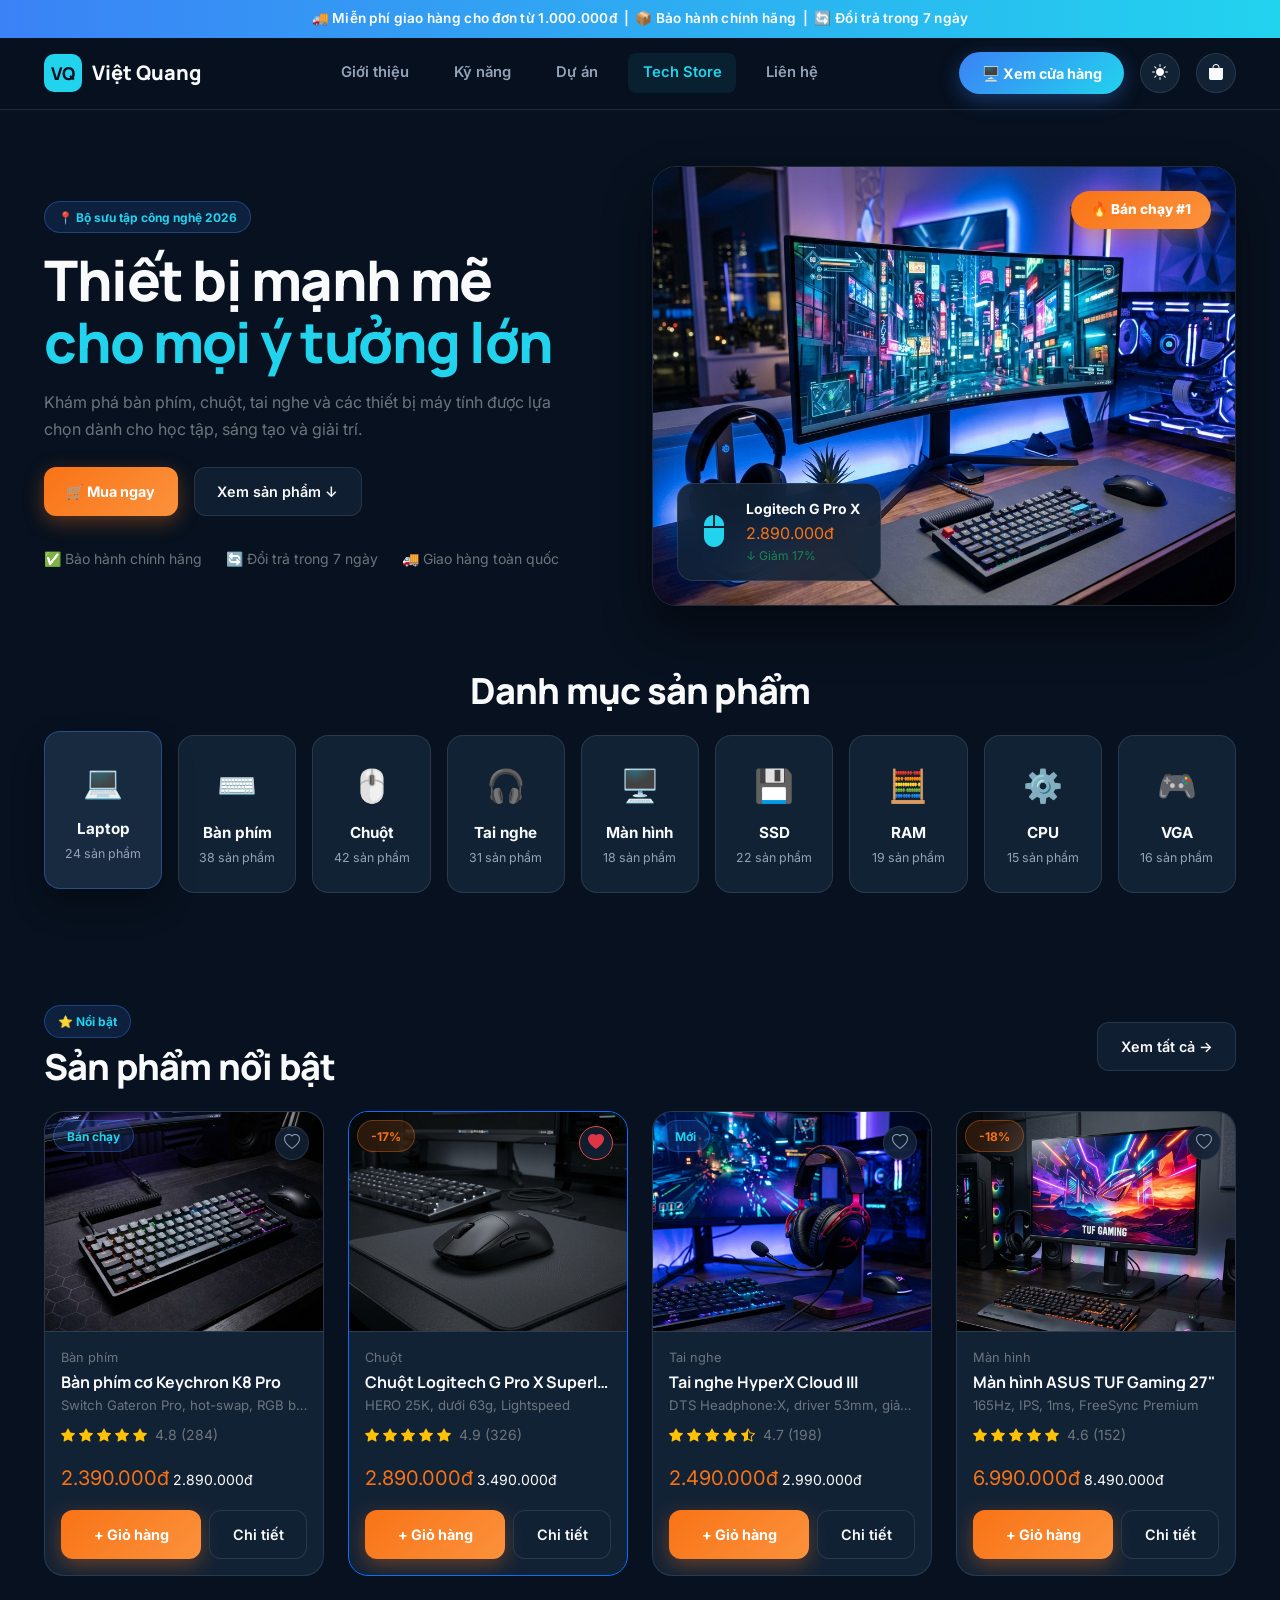
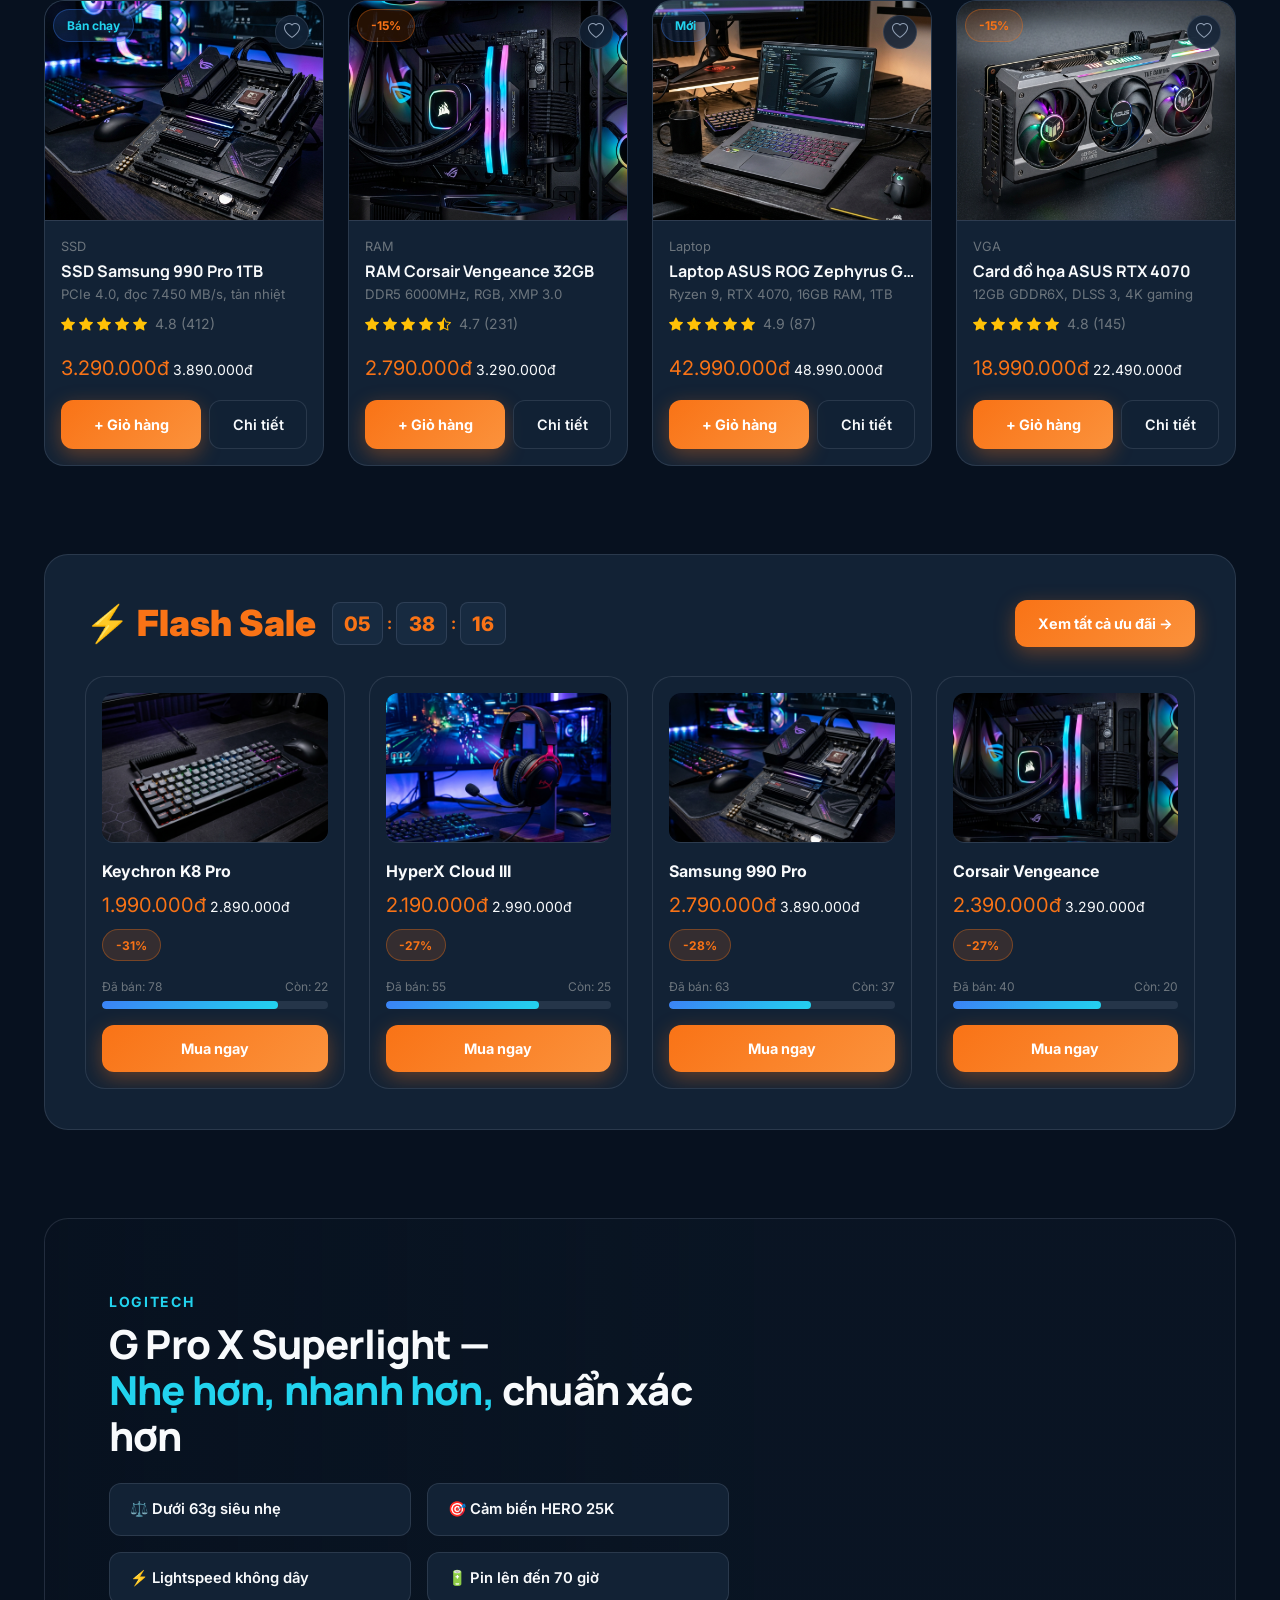
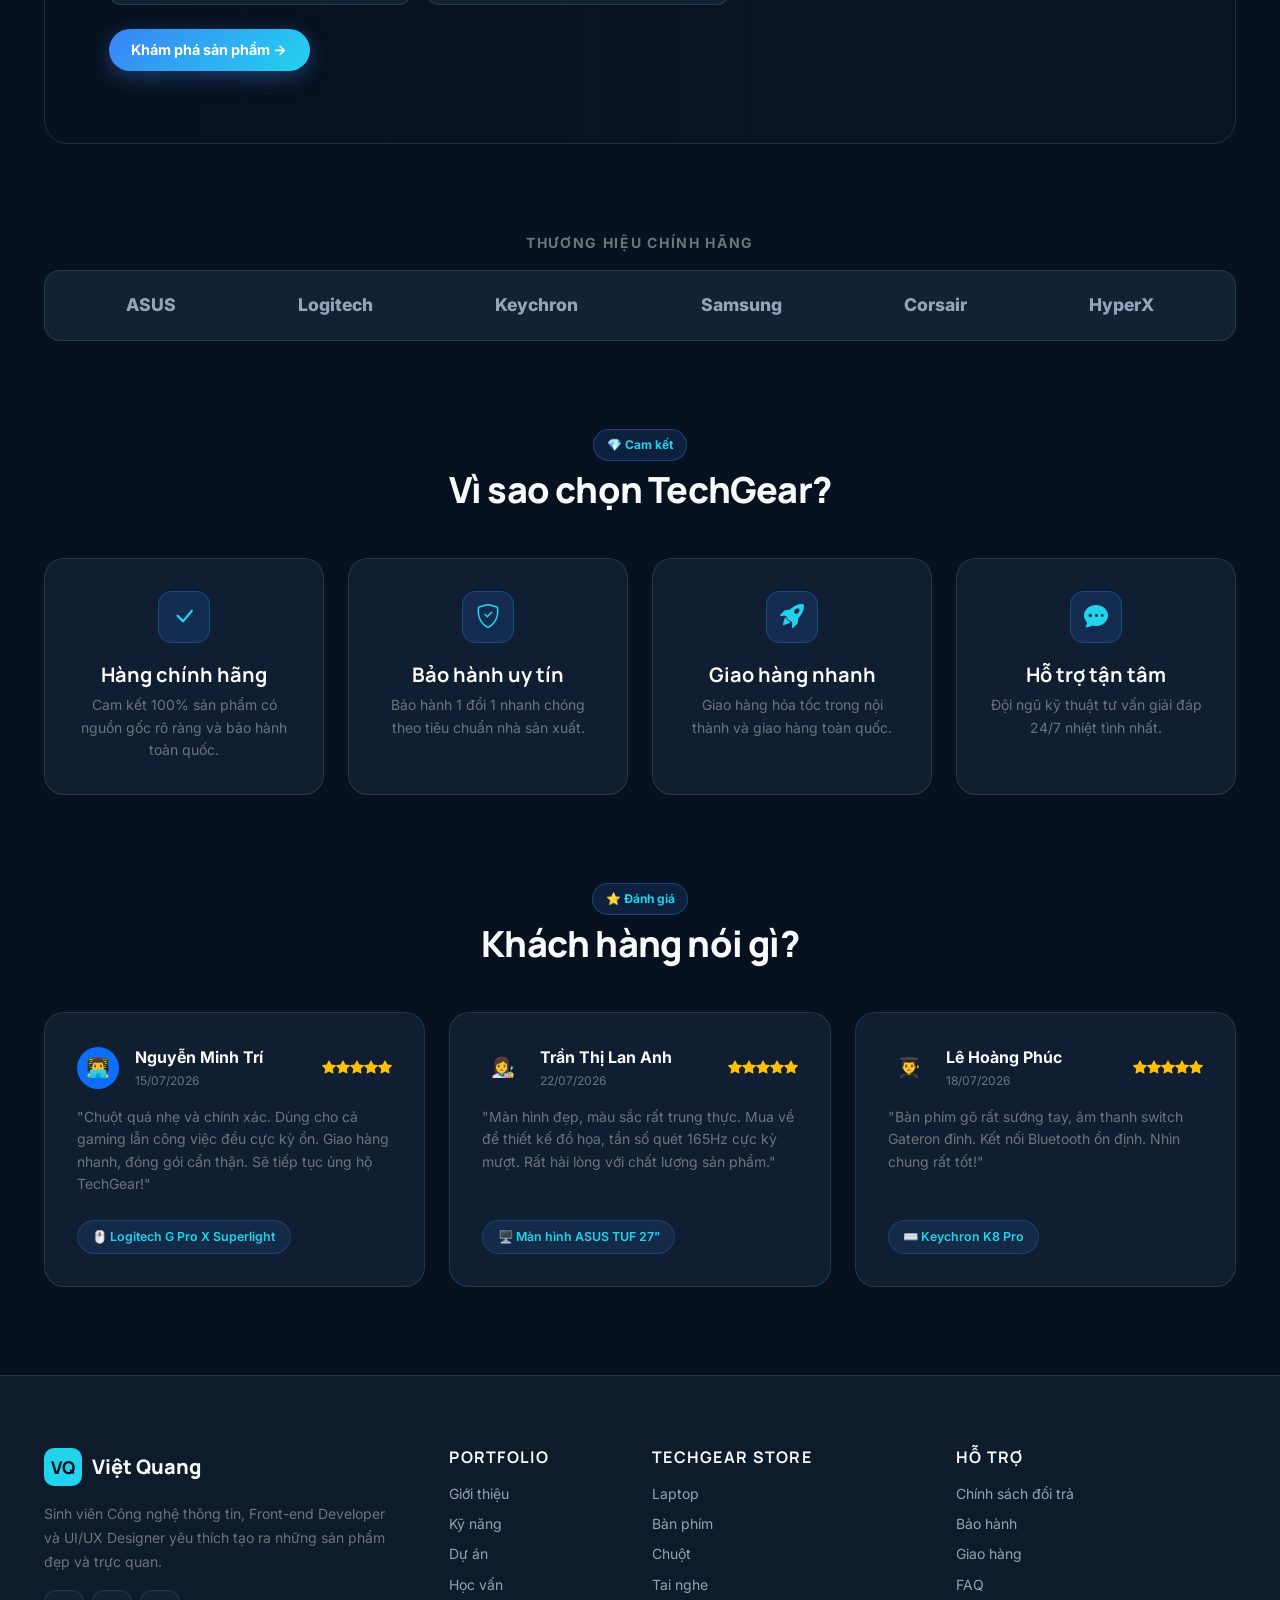
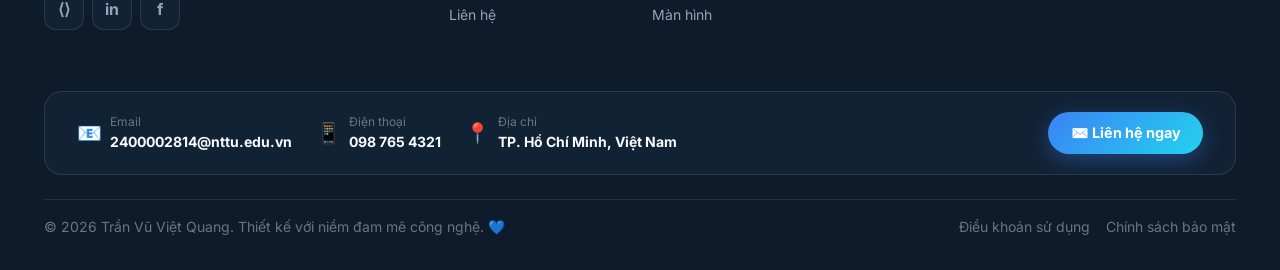
==== shop.html @ 149d68ec "Initial commit: Complete Figma High-Fidelity Student Developer Portfolio & TechGear Store" ====
<!DOCTYPE html>
<html lang="vi">
<head>
  <meta charset="UTF-8">
  <meta name="viewport" content="width=device-width, initial-scale=1.0">
  <title>Tech Store — Nâng Cấp Trải Nghiệm Công Nghệ | VQ Việt Quang</title>
  <meta name="description" content="Cửa hàng công nghệ TechStore chuyên cung cấp bàn phím cơ, chuột gaming, tai nghe, màn hình và linh kiện máy tính chính hãng cao cấp.">
  
  <!-- Google Fonts: Manrope & Inter -->
  <link rel="preconnect" href="https://fonts.googleapis.com">
  <link rel="preconnect" href="https://fonts.gstatic.com" crossorigin>
  <link href="https://fonts.googleapis.com/css2?family=Inter:wght@300;400;500;600;700&family=Manrope:wght@600;700;800;900&display=swap" rel="stylesheet">
  
  <!-- Bootstrap 5.3 & Bootstrap Icons -->
  <link href="https://cdn.jsdelivr.net/npm/bootstrap@5.3.2/dist/css/bootstrap.min.css" rel="stylesheet">
  <link rel="stylesheet" href="https://cdn.jsdelivr.net/npm/bootstrap-icons@1.11.2/font/bootstrap-icons.min.css">
  
  <!-- Custom CSS files -->
  <link rel="stylesheet" href="css/style.css">
  <link rel="stylesheet" href="css/animations.css">
  <link rel="stylesheet" href="css/responsive.css">
</head>
<body>

  <!-- Preloader -->
  <div id="preloader">
    <div class="logo-figma fs-2 mb-2">
      <div class="logo-icon-box">VQ</div>
      <div>Việt Quang</div>
    </div>
    <div class="text-secondary small fw-medium">Đang tải cửa hàng công nghệ...</div>
    <div class="loader-bar">
      <div class="loader-progress"></div>
    </div>
  </div>

  <!-- 1. TOP BAR ANNOUNCEMENT (Exact Figma Screenshot 1) -->
  <div class="top-bar-announcement">
    🚚 Miễn phí giao hàng cho đơn từ 1.000.000đ &nbsp;|&nbsp; 📦 Bảo hành chính hãng &nbsp;|&nbsp; 🔄 Đổi trả trong 7 ngày
  </div>

  <!-- 2. HEADER & NAVIGATION (Exact Figma Screenshot 1 Logo & Nav) -->
  <header class="header-sticky">
    <div class="container-custom d-flex align-items-center justify-content-between">
      
      <!-- Figma Logo VQ Việt Quang -->
      <a href="index.html" class="logo-figma">
        <div class="logo-icon-box">VQ</div>
        <div>Việt Quang</div>
      </a>

      <!-- Desktop Navigation Menu -->
      <nav class="d-none d-lg-flex align-items-center gap-3">
        <a href="index.html#about" class="nav-link-custom">Giới thiệu</a>
        <a href="index.html#skills" class="nav-link-custom">Kỹ năng</a>
        <a href="index.html#projects" class="nav-link-custom">Dự án</a>
        <a href="shop.html" class="nav-link-custom active text-cyan">Tech Store</a>
        <a href="index.html#contact" class="nav-link-custom">Liên hệ</a>
      </nav>

      <!-- Action Buttons & Controls -->
      <div class="d-flex align-items-center gap-3">
        <a href="shop.html" class="btn-header-store d-none d-sm-inline-flex">
          🖥️ Xem cửa hàng
        </a>

        <button id="themeToggleBtn" class="btn-icon-custom rounded-circle" aria-label="Đổi giao diện" title="Đổi giao diện">
          <i class="bi bi-sun-fill"></i>
        </button>

        <a href="product.html" class="cart-btn-wrapper btn-icon-custom rounded-circle" aria-label="Giỏ hàng" title="Giỏ hàng">
          <i class="bi bi-bag-fill"></i>
          <span id="cartBadge" class="cart-badge" style="display: none;">0</span>
        </a>

        <!-- Mobile Menu Toggle -->
        <button class="btn-icon-custom d-lg-none" type="button" data-bs-toggle="offcanvas" data-bs-target="#mobileMenuFigma">
          <i class="bi bi-list fs-4"></i>
        </button>
      </div>
    </div>
  </header>

  <!-- Mobile Menu Offcanvas Drawer -->
  <div class="offcanvas offcanvas-end text-bg-dark" tabindex="-1" id="mobileMenuFigma" style="background-color: var(--bg-secondary) !important;">
    <div class="offcanvas-header border-bottom border-secondary border-opacity-25">
      <div class="logo-figma">
        <div class="logo-icon-box">VQ</div>
        <div>Việt Quang</div>
      </div>
      <button type="button" class="btn-close btn-close-white" data-bs-dismiss="offcanvas" aria-label="Close"></button>
    </div>
    <div class="offcanvas-body d-flex flex-column gap-3 fs-5 pt-4">
      <a href="index.html" class="nav-link-custom"><i class="bi bi-arrow-left"></i> Portfolio cá nhân</a>
      <a href="shop.html" class="nav-link-custom active text-cyan">Tech Store</a>
      <a href="#categories" class="nav-link-custom" data-bs-dismiss="offcanvas">Danh mục sản phẩm</a>
      <a href="#products-list" class="nav-link-custom" data-bs-dismiss="offcanvas">Sản phẩm nổi bật</a>
      <a href="#flash-sale" class="nav-link-custom text-orange" data-bs-dismiss="offcanvas">⚡ Flash Sale</a>

      <div class="mt-auto pt-4 border-top border-secondary border-opacity-25">
        <a href="index.html" class="btn-header-store w-100 justify-content-center">
          <i class="bi bi-person-circle"></i> Về trang Portfolio
        </a>
      </div>
    </div>
  </div>

  <!-- 3. HERO SHOP SECTION (Exact Figma Screenshot 1) -->
  <section class="shop-hero-figma">
    <div class="container-custom">
      <div class="row align-items-center gy-4">
        
        <!-- Left Content -->
        <div class="col-lg-6">
          <div class="badge-blue-figma d-inline-flex mb-3">
            📍 Bộ sưu tập công nghệ 2026
          </div>

          <h1 class="mb-3 fw-extrabold" style="font-size: clamp(36px, 4.5vw, 56px); line-height: 1.1;">
            Thiết bị mạnh mẽ <br>
            <span class="text-cyan">cho mọi ý tưởng lớn</span>
          </h1>

          <p class="fs-6 text-secondary mb-4" style="max-width: 520px; line-height: 1.7;">
            Khám phá bàn phím, chuột, tai nghe và các thiết bị máy tính được lựa chọn dành cho học tập, sáng tạo và giải trí.
          </p>

          <div class="d-flex flex-wrap gap-3 mb-4">
            <a href="#products-list" class="btn-orange-figma">
              🛒 Mua ngay
            </a>
            <a href="#categories" class="btn-secondary-figma">
              Xem sản phẩm ↓
            </a>
          </div>

          <div class="d-flex flex-wrap gap-4 text-secondary small pt-2">
            <span>✅ Bảo hành chính hãng</span>
            <span>🔄 Đổi trả trong 7 ngày</span>
            <span>🚚 Giao hàng toàn quốc</span>
          </div>
        </div>

        <!-- Right Setup Banner Image with Badges -->
        <div class="col-lg-6">
          <div class="hero-setup-box">
            <span class="overlay-badge-top">🔥 Bán chạy #1</span>
            <img src="assets/images/banners/shop-hero.png" alt="Tech Setup Hero Visual">
            
            <div class="overlay-card-bottom">
              <div class="fs-2 text-cyan"><i class="bi bi-mouse2-fill"></i></div>
              <div>
                <div class="fw-bold text-title small">Logitech G Pro X</div>
                <div class="text-orange fw-extrabold">2.890.000đ</div>
                <div class="text-success extra-small" style="font-size:0.75rem;">↓ Giảm 17%</div>
              </div>
            </div>
          </div>
        </div>

      </div>
    </div>
  </section>

  <!-- 4. CATEGORY GRID SECTION (Exact Figma Screenshot 3) -->
  <section id="categories" class="section-padding pt-0">
    <div class="container-custom">
      <h2 class="text-center fw-extrabold mb-4" style="font-size: 2.25rem;">Danh mục sản phẩm</h2>

      <div class="category-grid-figma">
        <div class="category-card-figma active" data-category="laptop">
          <div class="icon">💻</div>
          <div class="name">Laptop</div>
          <div class="count">24 sản phẩm</div>
        </div>
        <div class="category-card-figma" data-category="keyboard">
          <div class="icon">⌨️</div>
          <div class="name">Bàn phím</div>
          <div class="count">38 sản phẩm</div>
        </div>
        <div class="category-card-figma" data-category="mouse">
          <div class="icon">🖱️</div>
          <div class="name">Chuột</div>
          <div class="count">42 sản phẩm</div>
        </div>
        <div class="category-card-figma" data-category="headset">
          <div class="icon">🎧</div>
          <div class="name">Tai nghe</div>
          <div class="count">31 sản phẩm</div>
        </div>
        <div class="category-card-figma" data-category="monitor">
          <div class="icon">🖥️</div>
          <div class="name">Màn hình</div>
          <div class="count">18 sản phẩm</div>
        </div>
        <div class="category-card-figma" data-category="ssd">
          <div class="icon">💾</div>
          <div class="name">SSD</div>
          <div class="count">22 sản phẩm</div>
        </div>
        <div class="category-card-figma" data-category="ram">
          <div class="icon">🧮</div>
          <div class="name">RAM</div>
          <div class="count">19 sản phẩm</div>
        </div>
        <div class="category-card-figma" data-category="cpu">
          <div class="icon">⚙️</div>
          <div class="name">CPU</div>
          <div class="count">15 sản phẩm</div>
        </div>
        <div class="category-card-figma" data-category="vga">
          <div class="icon">🎮</div>
          <div class="name">VGA</div>
          <div class="count">16 sản phẩm</div>
        </div>
      </div>
    </div>
  </section>

  <!-- 5. FEATURED PRODUCTS SECTION (Exact Figma Screenshot 4) -->
  <section id="products-list" class="section-padding pt-4">
    <div class="container-custom">
      <div class="d-flex align-items-center justify-content-between mb-4">
        <div>
          <span class="badge-blue-figma mb-2 d-inline-block">⭐ Nổi bật</span>
          <h2 class="fw-extrabold mb-0" style="font-size: 2.25rem;">Sản phẩm nổi bật</h2>
        </div>
        <a href="#products-list" class="btn-secondary-figma">Xem tất cả →</a>
      </div>

      <div class="row g-4">
        
        <!-- Product 1: Keychron K8 Pro -->
        <div class="col-6 col-lg-3 product-item" data-category="keyboard">
          <div class="product-card-figma">
            <div class="product-img-box-figma">
              <span class="badge-blue-figma position-absolute top-0 start-0 m-2 z-2">Bán chạy</span>
              <button class="product-fav-btn-figma" onclick="this.classList.toggle('active')" aria-label="Yêu thích"><i class="bi bi-heart"></i></button>
              <img src="assets/images/products/keychron-k8.png" alt="Keychron K8 Pro">
            </div>
            <div class="p-3 d-flex flex-column flex-grow-1">
              <div class="text-secondary extra-small mb-1" style="font-size:0.8rem;">Bàn phím</div>
              <h4 class="fs-6 fw-bold mb-1 text-truncate text-title">Bàn phím cơ Keychron K8 Pro</h4>
              <div class="text-secondary small mb-2 text-truncate" style="font-size:0.825rem;">Switch Gateron Pro, hot-swap, RGB backlight</div>
              <div class="d-flex align-items-center gap-1 text-warning small mb-3">
                <i class="bi bi-star-fill"></i><i class="bi bi-star-fill"></i><i class="bi bi-star-fill"></i><i class="bi bi-star-fill"></i><i class="bi bi-star-fill"></i>
                <span class="text-secondary ms-1">4.8 (284)</span>
              </div>
              <div class="mt-auto">
                <div class="mb-3">
                  <span class="price-current fs-5 fw-extrabold text-orange">2.390.000đ</span>
                  <span class="price-old small">2.890.000đ</span>
                </div>
                <div class="d-flex gap-2">
                  <button class="btn-orange-figma flex-grow-1 btn-add-to-cart" data-product-name="Keychron K8 Pro">+ Giỏ hàng</button>
                  <a href="product.html" class="btn-secondary-figma px-3">Chi tiết</a>
                </div>
              </div>
            </div>
          </div>
        </div>

        <!-- Product 2: Logitech G Pro X Superlight (DETAIL LINK TARGET) -->
        <div class="col-6 col-lg-3 product-item" data-category="mouse">
          <div class="product-card-figma border-primary">
            <div class="product-img-box-figma">
              <span class="badge-orange-figma position-absolute top-0 start-0 m-2 z-2">-17%</span>
              <button class="product-fav-btn-figma active" onclick="this.classList.toggle('active')" aria-label="Yêu thích"><i class="bi bi-heart-fill text-danger"></i></button>
              <img src="assets/images/products/gpro-superlight.png" alt="Logitech G Pro X Superlight">
            </div>
            <div class="p-3 d-flex flex-column flex-grow-1">
              <div class="text-secondary extra-small mb-1" style="font-size:0.8rem;">Chuột</div>
              <h4 class="fs-6 fw-bold mb-1 text-truncate text-title">Chuột Logitech G Pro X Superlight</h4>
              <div class="text-secondary small mb-2 text-truncate" style="font-size:0.825rem;">HERO 25K, dưới 63g, Lightspeed</div>
              <div class="d-flex align-items-center gap-1 text-warning small mb-3">
                <i class="bi bi-star-fill"></i><i class="bi bi-star-fill"></i><i class="bi bi-star-fill"></i><i class="bi bi-star-fill"></i><i class="bi bi-star-fill"></i>
                <span class="text-secondary ms-1">4.9 (326)</span>
              </div>
              <div class="mt-auto">
                <div class="mb-3">
                  <span class="price-current fs-5 fw-extrabold text-orange">2.890.000đ</span>
                  <span class="price-old small">3.490.000đ</span>
                </div>
                <div class="d-flex gap-2">
                  <button class="btn-orange-figma flex-grow-1 btn-add-to-cart" data-product-name="Logitech G Pro X Superlight">+ Giỏ hàng</button>
                  <a href="product.html" class="btn-secondary-figma px-3 text-cyan border-cyan">Chi tiết</a>
                </div>
              </div>
            </div>
          </div>
        </div>

        <!-- Product 3: HyperX Cloud III -->
        <div class="col-6 col-lg-3 product-item" data-category="headset">
          <div class="product-card-figma">
            <div class="product-img-box-figma">
              <span class="badge-blue-figma position-absolute top-0 start-0 m-2 z-2">Mới</span>
              <button class="product-fav-btn-figma" onclick="this.classList.toggle('active')" aria-label="Yêu thích"><i class="bi bi-heart"></i></button>
              <img src="assets/images/products/hyperx-cloud.png" alt="HyperX Cloud III">
            </div>
            <div class="p-3 d-flex flex-column flex-grow-1">
              <div class="text-secondary extra-small mb-1" style="font-size:0.8rem;">Tai nghe</div>
              <h4 class="fs-6 fw-bold mb-1 text-truncate text-title">Tai nghe HyperX Cloud III</h4>
              <div class="text-secondary small mb-2 text-truncate" style="font-size:0.825rem;">DTS Headphone:X, driver 53mm, giảm ồn</div>
              <div class="d-flex align-items-center gap-1 text-warning small mb-3">
                <i class="bi bi-star-fill"></i><i class="bi bi-star-fill"></i><i class="bi bi-star-fill"></i><i class="bi bi-star-fill"></i><i class="bi bi-star-half"></i>
                <span class="text-secondary ms-1">4.7 (198)</span>
              </div>
              <div class="mt-auto">
                <div class="mb-3">
                  <span class="price-current fs-5 fw-extrabold text-orange">2.490.000đ</span>
                  <span class="price-old small">2.990.000đ</span>
                </div>
                <div class="d-flex gap-2">
                  <button class="btn-orange-figma flex-grow-1 btn-add-to-cart" data-product-name="HyperX Cloud III">+ Giỏ hàng</button>
                  <a href="product.html" class="btn-secondary-figma px-3">Chi tiết</a>
                </div>
              </div>
            </div>
          </div>
        </div>

        <!-- Product 4: ASUS TUF Gaming 27" -->
        <div class="col-6 col-lg-3 product-item" data-category="monitor">
          <div class="product-card-figma">
            <div class="product-img-box-figma">
              <span class="badge-orange-figma position-absolute top-0 start-0 m-2 z-2">-18%</span>
              <button class="product-fav-btn-figma" onclick="this.classList.toggle('active')" aria-label="Yêu thích"><i class="bi bi-heart"></i></button>
              <img src="assets/images/products/asus-monitor.png" alt="ASUS TUF Gaming 27">
            </div>
            <div class="p-3 d-flex flex-column flex-grow-1">
              <div class="text-secondary extra-small mb-1" style="font-size:0.8rem;">Màn hình</div>
              <h4 class="fs-6 fw-bold mb-1 text-truncate text-title">Màn hình ASUS TUF Gaming 27"</h4>
              <div class="text-secondary small mb-2 text-truncate" style="font-size:0.825rem;">165Hz, IPS, 1ms, FreeSync Premium</div>
              <div class="d-flex align-items-center gap-1 text-warning small mb-3">
                <i class="bi bi-star-fill"></i><i class="bi bi-star-fill"></i><i class="bi bi-star-fill"></i><i class="bi bi-star-fill"></i><i class="bi bi-star-fill"></i>
                <span class="text-secondary ms-1">4.6 (152)</span>
              </div>
              <div class="mt-auto">
                <div class="mb-3">
                  <span class="price-current fs-5 fw-extrabold text-orange">6.990.000đ</span>
                  <span class="price-old small">8.490.000đ</span>
                </div>
                <div class="d-flex gap-2">
                  <button class="btn-orange-figma flex-grow-1 btn-add-to-cart" data-product-name="ASUS TUF Gaming 27">+ Giỏ hàng</button>
                  <a href="product.html" class="btn-secondary-figma px-3">Chi tiết</a>
                </div>
              </div>
            </div>
          </div>
        </div>

        <!-- Product 5: SSD Samsung 990 Pro 1TB -->
        <div class="col-6 col-lg-3 product-item" data-category="ssd">
          <div class="product-card-figma">
            <div class="product-img-box-figma">
              <span class="badge-blue-figma position-absolute top-0 start-0 m-2 z-2">Bán chạy</span>
              <button class="product-fav-btn-figma" onclick="this.classList.toggle('active')" aria-label="Yêu thích"><i class="bi bi-heart"></i></button>
              <img src="assets/images/products/samsung-990pro.png" alt="SSD Samsung 990 Pro 1TB">
            </div>
            <div class="p-3 d-flex flex-column flex-grow-1">
              <div class="text-secondary extra-small mb-1" style="font-size:0.8rem;">SSD</div>
              <h4 class="fs-6 fw-bold mb-1 text-truncate text-title">SSD Samsung 990 Pro 1TB</h4>
              <div class="text-secondary small mb-2 text-truncate" style="font-size:0.825rem;">PCIe 4.0, đọc 7.450 MB/s, tản nhiệt</div>
              <div class="d-flex align-items-center gap-1 text-warning small mb-3">
                <i class="bi bi-star-fill"></i><i class="bi bi-star-fill"></i><i class="bi bi-star-fill"></i><i class="bi bi-star-fill"></i><i class="bi bi-star-fill"></i>
                <span class="text-secondary ms-1">4.8 (412)</span>
              </div>
              <div class="mt-auto">
                <div class="mb-3">
                  <span class="price-current fs-5 fw-extrabold text-orange">3.290.000đ</span>
                  <span class="price-old small">3.890.000đ</span>
                </div>
                <div class="d-flex gap-2">
                  <button class="btn-orange-figma flex-grow-1 btn-add-to-cart" data-product-name="SSD Samsung 990 Pro 1TB">+ Giỏ hàng</button>
                  <a href="product.html" class="btn-secondary-figma px-3">Chi tiết</a>
                </div>
              </div>
            </div>
          </div>
        </div>

        <!-- Product 6: RAM Corsair Vengeance 32GB -->
        <div class="col-6 col-lg-3 product-item" data-category="ram">
          <div class="product-card-figma">
            <div class="product-img-box-figma">
              <span class="badge-orange-figma position-absolute top-0 start-0 m-2 z-2">-15%</span>
              <button class="product-fav-btn-figma" onclick="this.classList.toggle('active')" aria-label="Yêu thích"><i class="bi bi-heart"></i></button>
              <img src="assets/images/products/corsair-ram.png" alt="RAM Corsair Vengeance 32GB">
            </div>
            <div class="p-3 d-flex flex-column flex-grow-1">
              <div class="text-secondary extra-small mb-1" style="font-size:0.8rem;">RAM</div>
              <h4 class="fs-6 fw-bold mb-1 text-truncate text-title">RAM Corsair Vengeance 32GB</h4>
              <div class="text-secondary small mb-2 text-truncate" style="font-size:0.825rem;">DDR5 6000MHz, RGB, XMP 3.0</div>
              <div class="d-flex align-items-center gap-1 text-warning small mb-3">
                <i class="bi bi-star-fill"></i><i class="bi bi-star-fill"></i><i class="bi bi-star-fill"></i><i class="bi bi-star-fill"></i><i class="bi bi-star-half"></i>
                <span class="text-secondary ms-1">4.7 (231)</span>
              </div>
              <div class="mt-auto">
                <div class="mb-3">
                  <span class="price-current fs-5 fw-extrabold text-orange">2.790.000đ</span>
                  <span class="price-old small">3.290.000đ</span>
                </div>
                <div class="d-flex gap-2">
                  <button class="btn-orange-figma flex-grow-1 btn-add-to-cart" data-product-name="RAM Corsair Vengeance 32GB">+ Giỏ hàng</button>
                  <a href="product.html" class="btn-secondary-figma px-3">Chi tiết</a>
                </div>
              </div>
            </div>
          </div>
        </div>

        <!-- Product 7: Laptop ASUS ROG Zephyrus G14 -->
        <div class="col-6 col-lg-3 product-item" data-category="laptop">
          <div class="product-card-figma">
            <div class="product-img-box-figma">
              <span class="badge-blue-figma position-absolute top-0 start-0 m-2 z-2">Mới</span>
              <button class="product-fav-btn-figma" onclick="this.classList.toggle('active')" aria-label="Yêu thích"><i class="bi bi-heart"></i></button>
              <img src="assets/images/products/asus-zephyrus.png" alt="Laptop ASUS ROG Zephyrus G14">
            </div>
            <div class="p-3 d-flex flex-column flex-grow-1">
              <div class="text-secondary extra-small mb-1" style="font-size:0.8rem;">Laptop</div>
              <h4 class="fs-6 fw-bold mb-1 text-truncate text-title">Laptop ASUS ROG Zephyrus G14</h4>
              <div class="text-secondary small mb-2 text-truncate" style="font-size:0.825rem;">Ryzen 9, RTX 4070, 16GB RAM, 1TB</div>
              <div class="d-flex align-items-center gap-1 text-warning small mb-3">
                <i class="bi bi-star-fill"></i><i class="bi bi-star-fill"></i><i class="bi bi-star-fill"></i><i class="bi bi-star-fill"></i><i class="bi bi-star-fill"></i>
                <span class="text-secondary ms-1">4.9 (87)</span>
              </div>
              <div class="mt-auto">
                <div class="mb-3">
                  <span class="price-current fs-5 fw-extrabold text-orange">42.990.000đ</span>
                  <span class="price-old small">48.990.000đ</span>
                </div>
                <div class="d-flex gap-2">
                  <button class="btn-orange-figma flex-grow-1 btn-add-to-cart" data-product-name="Laptop ASUS ROG Zephyrus G14">+ Giỏ hàng</button>
                  <a href="product.html" class="btn-secondary-figma px-3">Chi tiết</a>
                </div>
              </div>
            </div>
          </div>
        </div>

        <!-- Product 8: Card đồ họa ASUS RTX 4070 -->
        <div class="col-6 col-lg-3 product-item" data-category="vga">
          <div class="product-card-figma">
            <div class="product-img-box-figma">
              <span class="badge-orange-figma position-absolute top-0 start-0 m-2 z-2">-15%</span>
              <button class="product-fav-btn-figma" onclick="this.classList.toggle('active')" aria-label="Yêu thích"><i class="bi bi-heart"></i></button>
              <img src="assets/images/products/asus-rtx4070.png" alt="Card đồ họa ASUS RTX 4070">
            </div>
            <div class="p-3 d-flex flex-column flex-grow-1">
              <div class="text-secondary extra-small mb-1" style="font-size:0.8rem;">VGA</div>
              <h4 class="fs-6 fw-bold mb-1 text-truncate text-title">Card đồ họa ASUS RTX 4070</h4>
              <div class="text-secondary small mb-2 text-truncate" style="font-size:0.825rem;">12GB GDDR6X, DLSS 3, 4K gaming</div>
              <div class="d-flex align-items-center gap-1 text-warning small mb-3">
                <i class="bi bi-star-fill"></i><i class="bi bi-star-fill"></i><i class="bi bi-star-fill"></i><i class="bi bi-star-fill"></i><i class="bi bi-star-fill"></i>
                <span class="text-secondary ms-1">4.8 (145)</span>
              </div>
              <div class="mt-auto">
                <div class="mb-3">
                  <span class="price-current fs-5 fw-extrabold text-orange">18.990.000đ</span>
                  <span class="price-old small">22.490.000đ</span>
                </div>
                <div class="d-flex gap-2">
                  <button class="btn-orange-figma flex-grow-1 btn-add-to-cart" data-product-name="Card đồ họa ASUS RTX 4070">+ Giỏ hàng</button>
                  <a href="product.html" class="btn-secondary-figma px-3">Chi tiết</a>
                </div>
              </div>
            </div>
          </div>
        </div>

      </div>
    </div>
  </section>

  <!-- 6. FLASH SALE SECTION (Exact Figma Screenshot 5) -->
  <section id="flash-sale" class="section-padding pt-0">
    <div class="container-custom">
      <div class="flash-sale-box-figma">
        
        <div class="d-flex flex-wrap align-items-center justify-content-between gap-3 mb-4">
          <div class="d-flex align-items-center gap-3">
            <div class="flash-sale-title">
              ⚡ Flash Sale
            </div>
            <div class="d-flex align-items-center gap-1">
              <div id="timerHours" class="countdown-box-figma">05</div>
              <span class="fw-bold text-orange">:</span>
              <div id="timerMinutes" class="countdown-box-figma">38</div>
              <span class="fw-bold text-orange">:</span>
              <div id="timerSeconds" class="countdown-box-figma">18</div>
            </div>
          </div>

          <button class="btn-orange-figma">Xem tất cả ưu đãi →</button>
        </div>

        <div class="row g-4">
          
          <div class="col-6 col-lg-3">
            <div class="product-card-figma p-3">
              <div class="product-img-box-figma mb-3" style="height: 150px; border-radius: 12px;">
                <img src="assets/images/products/keychron-k8.png" alt="Keychron K8 Pro">
              </div>
              <div class="fw-bold text-title mb-1 text-truncate">Keychron K8 Pro</div>
              <div class="mb-2">
                <span class="fs-5 fw-extrabold text-orange">1.990.000đ</span>
                <span class="price-old small">2.890.000đ</span>
              </div>
              <div class="badge-orange-figma d-inline-block mb-3">-31%</div>
              <div class="d-flex justify-content-between extra-small text-secondary mb-1" style="font-size:0.75rem;">
                <span>Đã bán: 78</span>
                <span>Còn: 22</span>
              </div>
              <div class="progress-custom mb-3">
                <div class="progress-bar-custom bg-warning" style="width: 78%;"></div>
              </div>
              <button class="btn-orange-figma w-100 btn-add-to-cart" data-product-name="Keychron K8 Pro">Mua ngay</button>
            </div>
          </div>

          <div class="col-6 col-lg-3">
            <div class="product-card-figma p-3">
              <div class="product-img-box-figma mb-3" style="height: 150px; border-radius: 12px;">
                <img src="assets/images/products/hyperx-cloud.png" alt="HyperX Cloud III">
              </div>
              <div class="fw-bold text-title mb-1 text-truncate">HyperX Cloud III</div>
              <div class="mb-2">
                <span class="fs-5 fw-extrabold text-orange">2.190.000đ</span>
                <span class="price-old small">2.990.000đ</span>
              </div>
              <div class="badge-orange-figma d-inline-block mb-3">-27%</div>
              <div class="d-flex justify-content-between extra-small text-secondary mb-1" style="font-size:0.75rem;">
                <span>Đã bán: 55</span>
                <span>Còn: 25</span>
              </div>
              <div class="progress-custom mb-3">
                <div class="progress-bar-custom bg-warning" style="width: 68%;"></div>
              </div>
              <button class="btn-orange-figma w-100 btn-add-to-cart" data-product-name="HyperX Cloud III">Mua ngay</button>
            </div>
          </div>

          <div class="col-6 col-lg-3">
            <div class="product-card-figma p-3">
              <div class="product-img-box-figma mb-3" style="height: 150px; border-radius: 12px;">
                <img src="assets/images/products/samsung-990pro.png" alt="Samsung 990 Pro">
              </div>
              <div class="fw-bold text-title mb-1 text-truncate">Samsung 990 Pro</div>
              <div class="mb-2">
                <span class="fs-5 fw-extrabold text-orange">2.790.000đ</span>
                <span class="price-old small">3.890.000đ</span>
              </div>
              <div class="badge-orange-figma d-inline-block mb-3">-28%</div>
              <div class="d-flex justify-content-between extra-small text-secondary mb-1" style="font-size:0.75rem;">
                <span>Đã bán: 63</span>
                <span>Còn: 37</span>
              </div>
              <div class="progress-custom mb-3">
                <div class="progress-bar-custom bg-warning" style="width: 63%;"></div>
              </div>
              <button class="btn-orange-figma w-100 btn-add-to-cart" data-product-name="Samsung 990 Pro">Mua ngay</button>
            </div>
          </div>

          <div class="col-6 col-lg-3">
            <div class="product-card-figma p-3">
              <div class="product-img-box-figma mb-3" style="height: 150px; border-radius: 12px;">
                <img src="assets/images/products/corsair-ram.png" alt="Corsair Vengeance">
              </div>
              <div class="fw-bold text-title mb-1 text-truncate">Corsair Vengeance</div>
              <div class="mb-2">
                <span class="fs-5 fw-extrabold text-orange">2.390.000đ</span>
                <span class="price-old small">3.290.000đ</span>
              </div>
              <div class="badge-orange-figma d-inline-block mb-3">-27%</div>
              <div class="d-flex justify-content-between extra-small text-secondary mb-1" style="font-size:0.75rem;">
                <span>Đã bán: 40</span>
                <span>Còn: 20</span>
              </div>
              <div class="progress-custom mb-3">
                <div class="progress-bar-custom bg-warning" style="width: 66%;"></div>
              </div>
              <button class="btn-orange-figma w-100 btn-add-to-cart" data-product-name="Corsair Vengeance">Mua ngay</button>
            </div>
          </div>

        </div>

      </div>
    </div>
  </section>

  <!-- 7. SPOTLIGHT BANNER SECTION (Exact Figma Screenshot New 1) -->
  <section class="section-padding pt-0">
    <div class="container-custom">
      <div class="spotlight-banner-figma">
        <div class="spotlight-content" style="max-width: 620px;">
          <div class="text-cyan small fw-bold mb-2" style="letter-spacing: 0.12em;">LOGITECH</div>
          <h2 class="fs-1 fw-extrabold text-title mb-4" style="line-height: 1.15;">
            G Pro X Superlight — <br>
            <span class="text-cyan">Nhẹ hơn, nhanh hơn,</span> chuẩn xác hơn
          </h2>
          
          <div class="row g-3 mb-4">
            <div class="col-6">
              <div class="feature-pill-figma">⚖️ Dưới 63g siêu nhẹ</div>
            </div>
            <div class="col-6">
              <div class="feature-pill-figma">🎯 Cảm biến HERO 25K</div>
            </div>
            <div class="col-6">
              <div class="feature-pill-figma">⚡ Lightspeed không dây</div>
            </div>
            <div class="col-6">
              <div class="feature-pill-figma">🔋 Pin lên đến 70 giờ</div>
            </div>
          </div>

          <a href="product.html" class="btn-header-store py-3 px-4 fs-6">
            Khám phá sản phẩm →
          </a>
        </div>
      </div>
    </div>
  </section>

  <!-- 8. BRAND LOGOS ROW (Exact Figma Screenshot New 2) -->
  <section class="section-padding pt-0">
    <div class="container-custom text-center">
      <div class="text-secondary small fw-bold mb-3" style="letter-spacing: 0.12em;">THƯƠNG HIỆU CHÍNH HÃNG</div>
      <div class="brands-bar-figma">
        <div>ASUS</div>
        <div>Logitech</div>
        <div>Keychron</div>
        <div>Samsung</div>
        <div>Corsair</div>
        <div>HyperX</div>
      </div>
    </div>
  </section>

  <!-- 9. WHY CHOOSE TECHGEAR (Exact Figma Screenshot New 2) -->
  <section class="section-padding pt-0">
    <div class="container-custom">
      <div class="text-center mb-5">
        <span class="badge-blue-figma mb-2 d-inline-block">💎 Cam kết</span>
        <h2 class="fw-extrabold" style="font-size: 2.25rem;">Vì sao chọn TechGear?</h2>
      </div>

      <div class="row g-4">
        <div class="col-md-6 col-lg-3">
          <div class="card-glass text-center h-100">
            <div class="icon-square-figma"><i class="bi bi-check-lg"></i></div>
            <h4 class="fs-5 fw-bold mb-2 text-title">Hàng chính hãng</h4>
            <p class="small text-secondary mb-0">Cam kết 100% sản phẩm có nguồn gốc rõ ràng và bảo hành toàn quốc.</p>
          </div>
        </div>
        <div class="col-md-6 col-lg-3">
          <div class="card-glass text-center h-100">
            <div class="icon-square-figma"><i class="bi bi-shield-check"></i></div>
            <h4 class="fs-5 fw-bold mb-2 text-title">Bảo hành uy tín</h4>
            <p class="small text-secondary mb-0">Bảo hành 1 đổi 1 nhanh chóng theo tiêu chuẩn nhà sản xuất.</p>
          </div>
        </div>
        <div class="col-md-6 col-lg-3">
          <div class="card-glass text-center h-100">
            <div class="icon-square-figma"><i class="bi bi-rocket-takeoff-fill"></i></div>
            <h4 class="fs-5 fw-bold mb-2 text-title">Giao hàng nhanh</h4>
            <p class="small text-secondary mb-0">Giao hàng hỏa tốc trong nội thành và giao hàng toàn quốc.</p>
          </div>
        </div>
        <div class="col-md-6 col-lg-3">
          <div class="card-glass text-center h-100">
            <div class="icon-square-figma"><i class="bi bi-chat-dots-fill"></i></div>
            <h4 class="fs-5 fw-bold mb-2 text-title">Hỗ trợ tận tâm</h4>
            <p class="small text-secondary mb-0">Đội ngũ kỹ thuật tư vấn giải đáp 24/7 nhiệt tình nhất.</p>
          </div>
        </div>
      </div>
    </div>
  </section>

  <!-- 10. REVIEWS SECTION (Exact Figma Screenshot New 3) -->
  <section id="reviews" class="section-padding pt-0">
    <div class="container-custom">
      <div class="text-center mb-5">
        <span class="badge-blue-figma mb-2 d-inline-block">⭐ Đánh giá</span>
        <h2 class="fw-extrabold" style="font-size: 2.25rem;">Khách hàng nói gì?</h2>
      </div>

      <div class="row g-4">
        <div class="col-md-4">
          <div class="card-glass h-100 d-flex flex-column">
            <div class="d-flex align-items-center justify-content-between mb-3">
              <div class="d-flex align-items-center gap-3">
                <div class="avatar-circle-figma bg-primary text-white fw-bold">👨‍💻</div>
                <div>
                  <div class="fw-bold text-title">Nguyễn Minh Trí</div>
                  <div class="extra-small text-secondary" style="font-size:0.75rem;">15/07/2026</div>
                </div>
              </div>
              <div class="text-warning small"><i class="bi bi-star-fill"></i><i class="bi bi-star-fill"></i><i class="bi bi-star-fill"></i><i class="bi bi-star-fill"></i><i class="bi bi-star-fill"></i></div>
            </div>
            <p class="small text-secondary mb-4 flex-grow-1" style="line-height: 1.6;">
              "Chuột quá nhẹ và chính xác. Dùng cho cả gaming lẫn công việc đều cực kỳ ổn. Giao hàng nhanh, đóng gói cẩn thận. Sẽ tiếp tục ủng hộ TechGear!"
            </p>
            <div class="product-tag-pill-figma">
              🖱️ Logitech G Pro X Superlight
            </div>
          </div>
        </div>

        <div class="col-md-4">
          <div class="card-glass h-100 d-flex flex-column">
            <div class="d-flex align-items-center justify-content-between mb-3">
              <div class="d-flex align-items-center gap-3">
                <div class="avatar-circle-figma bg-cyan text-dark fw-bold">👩‍🎨</div>
                <div>
                  <div class="fw-bold text-title">Trần Thị Lan Anh</div>
                  <div class="extra-small text-secondary" style="font-size:0.75rem;">22/07/2026</div>
                </div>
              </div>
              <div class="text-warning small"><i class="bi bi-star-fill"></i><i class="bi bi-star-fill"></i><i class="bi bi-star-fill"></i><i class="bi bi-star-fill"></i><i class="bi bi-star-fill"></i></div>
            </div>
            <p class="small text-secondary mb-4 flex-grow-1" style="line-height: 1.6;">
              "Màn hình đẹp, màu sắc rất trung thực. Mua về để thiết kế đồ họa, tần số quét 165Hz cực kỳ mượt. Rất hài lòng với chất lượng sản phẩm."
            </p>
            <div class="product-tag-pill-figma">
              🖥️ Màn hình ASUS TUF 27"
            </div>
          </div>
        </div>

        <div class="col-md-4">
          <div class="card-glass h-100 d-flex flex-column">
            <div class="d-flex align-items-center justify-content-between mb-3">
              <div class="d-flex align-items-center gap-3">
                <div class="avatar-circle-figma bg-purple text-white fw-bold">👨‍🎓</div>
                <div>
                  <div class="fw-bold text-title">Lê Hoàng Phúc</div>
                  <div class="extra-small text-secondary" style="font-size:0.75rem;">18/07/2026</div>
                </div>
              </div>
              <div class="text-warning small"><i class="bi bi-star-fill"></i><i class="bi bi-star-fill"></i><i class="bi bi-star-fill"></i><i class="bi bi-star-fill"></i><i class="bi bi-star-fill"></i></div>
            </div>
            <p class="small text-secondary mb-4 flex-grow-1" style="line-height: 1.6;">
              "Bàn phím gõ rất sướng tay, âm thanh switch Gateron đỉnh. Kết nối Bluetooth ổn định. Nhìn chung rất tốt!"
            </p>
            <div class="product-tag-pill-figma">
              ⌨️ Keychron K8 Pro
            </div>
          </div>
        </div>
      </div>
    </div>
  </section>

  <!-- 11. FOOTER (Exact Figma Screenshot New 4 Alignment) -->
  <footer class="footer-figma">
    <div class="container-custom">
      
      <div class="row gy-4 mb-5">
        <div class="col-lg-4">
          <div class="logo-figma mb-3">
            <div class="logo-icon-box">VQ</div>
            <div>Việt Quang</div>
          </div>
          <p class="text-secondary small me-lg-4" style="line-height: 1.7;">
            Sinh viên Công nghệ thông tin, Front-end Developer và UI/UX Designer yêu thích tạo ra những sản phẩm đẹp và trực quan.
          </p>
          <div class="d-flex gap-2 mt-3">
            <a href="https://github.com" target="_blank" class="btn-icon-custom">⟨⟩</a>
            <a href="https://linkedin.com" target="_blank" class="btn-icon-custom">in</a>
            <a href="https://www.facebook.com/tunnee06?locale=vi_VN" target="_blank" class="btn-icon-custom">f</a>
          </div>
        </div>

        <div class="col-6 col-lg-2">
          <h5 class="fs-6 fw-bold mb-3 text-title" style="letter-spacing: 0.08em; font-size: 0.85rem;">PORTFOLIO</h5>
          <ul class="list-unstyled text-secondary small d-flex flex-column gap-2">
            <li><a href="index.html#about">Giới thiệu</a></li>
            <li><a href="index.html#skills">Kỹ năng</a></li>
            <li><a href="index.html#projects">Dự án</a></li>
            <li><a href="index.html#about">Học vấn</a></li>
            <li><a href="index.html#contact">Liên hệ</a></li>
          </ul>
        </div>

        <div class="col-6 col-lg-3">
          <h5 class="fs-6 fw-bold mb-3 text-title" style="letter-spacing: 0.08em; font-size: 0.85rem;">TECHGEAR STORE</h5>
          <ul class="list-unstyled text-secondary small d-flex flex-column gap-2">
            <li><a href="#categories">Laptop</a></li>
            <li><a href="#categories">Bàn phím</a></li>
            <li><a href="#categories">Chuột</a></li>
            <li><a href="#categories">Tai nghe</a></li>
            <li><a href="#categories">Màn hình</a></li>
          </ul>
        </div>

        <div class="col-6 col-lg-3">
          <h5 class="fs-6 fw-bold mb-3 text-title" style="letter-spacing: 0.08em; font-size: 0.85rem;">HỖ TRỢ</h5>
          <ul class="list-unstyled text-secondary small d-flex flex-column gap-2">
            <li><a href="#">Chính sách đổi trả</a></li>
            <li><a href="#">Bảo hành</a></li>
            <li><a href="#">Giao hàng</a></li>
            <li><a href="#">FAQ</a></li>
          </ul>
        </div>
      </div>

      <!-- Floating Contact Bar in Footer -->
      <div class="footer-contact-bar-figma mb-4">
        <div class="d-flex flex-wrap align-items-center justify-content-between gap-3">
          <div class="d-flex flex-wrap align-items-center gap-4">
            <div class="d-flex align-items-center gap-2">
              <span class="text-cyan fs-5">📧</span>
              <div>
                <div class="extra-small text-secondary" style="font-size:0.75rem;">Email</div>
                <div class="fw-bold text-title small">2400002814@nttu.edu.vn</div>
              </div>
            </div>
            <div class="d-flex align-items-center gap-2">
              <span class="text-cyan fs-5">📱</span>
              <div>
                <div class="extra-small text-secondary" style="font-size:0.75rem;">Điện thoại</div>
                <div class="fw-bold text-title small">098 765 4321</div>
              </div>
            </div>
            <div class="d-flex align-items-center gap-2">
              <span class="text-cyan fs-5">📍</span>
              <div>
                <div class="extra-small text-secondary" style="font-size:0.75rem;">Địa chỉ</div>
                <div class="fw-bold text-title small">TP. Hồ Chí Minh, Việt Nam</div>
              </div>
            </div>
          </div>

          <a href="index.html#contact" class="btn-header-store">
            ✉️ Liên hệ ngay
          </a>
        </div>
      </div>

      <!-- Bottom Copyright bar -->
      <div class="border-top border-secondary border-opacity-25 pt-3 d-flex flex-column flex-sm-row justify-content-between align-items-center gap-2 small text-secondary">
        <div>© 2026 Trần Vũ Việt Quang. Thiết kế với niềm đam mê công nghệ. 💙</div>
        <div class="d-flex gap-3">
          <a href="#" class="text-secondary">Điều khoản sử dụng</a>
          <a href="#" class="text-secondary">Chính sách bảo mật</a>
        </div>
      </div>

    </div>
  </footer>

  <!-- Back To Top Floating Button -->
  <button id="backToTop" class="back-to-top" aria-label="Lên đầu trang"><i class="bi bi-arrow-up-short fs-3"></i></button>

  <!-- Quick View Product Detail Modal -->
  <div class="modal fade" id="productModal" tabindex="-1" aria-labelledby="productModalLabel" aria-hidden="true">
    <div class="modal-dialog modal-dialog-centered modal-lg">
      <div class="modal-content text-bg-dark border-secondary border-opacity-25" style="background-color: var(--surface) !important; border-radius: 24px; overflow: hidden; box-shadow: var(--shadow-lg);">
        <div class="modal-header border-bottom border-secondary border-opacity-25 p-4">
          <div class="d-flex align-items-center gap-2">
            <span id="modalCategoryBadge" class="badge-blue-figma">Thiết bị</span>
            <h5 class="modal-title fw-bold mb-0 text-title" id="productModalLabel">Chi tiết sản phẩm</h5>
          </div>
          <button type="button" class="btn-close btn-close-white" data-bs-dismiss="modal" aria-label="Close"></button>
        </div>
        <div class="modal-body p-4">
          <div class="row g-4 align-items-center">
            <div class="col-md-5 text-center">
              <div class="p-3 rounded-4 bg-black bg-opacity-25 border border-secondary border-opacity-25">
                <img id="modalProductImg" src="assets/images/products/gpro-superlight.png" alt="Product Image" class="img-fluid rounded-3" style="max-height: 260px; object-fit: contain;">
              </div>
            </div>
            <div class="col-md-7">
              <div class="text-cyan small fw-bold mb-1" id="modalBrand">TECHGEAR STORE</div>
              <h3 id="modalProductName" class="fs-4 fw-extrabold text-title mb-2">Chuột Logitech G Pro X Superlight</h3>
              <div class="d-flex align-items-center gap-2 mb-3">
                <div class="text-warning small"><i class="bi bi-star-fill"></i><i class="bi bi-star-fill"></i><i class="bi bi-star-fill"></i><i class="bi bi-star-fill"></i><i class="bi bi-star-fill"></i></div>
                <span id="modalRating" class="small text-secondary">4.9 (326 đánh giá)</span>
              </div>
              <div class="mb-3">
                <span id="modalPriceCurrent" class="fs-3 fw-extrabold text-orange">2.890.000đ</span>
                <span id="modalPriceOld" class="price-old ms-2 fs-6">3.490.000đ</span>
              </div>
              <p id="modalDescription" class="small text-secondary mb-4" style="line-height: 1.6;">
                Sản phẩm công nghệ cao cấp chính hãng, thiết kế tối ưu hiệu năng và trải nghiệm người dùng.
              </p>

              <div class="d-flex align-items-center gap-3">
                <div class="d-flex align-items-center border border-secondary border-opacity-50 rounded-3 overflow-hidden">
                  <button class="btn btn-sm text-white px-3" onclick="let q=document.getElementById('modalQty'); if(q.value>1) q.value--;">-</button>
                  <input type="number" id="modalQty" value="1" min="1" max="10" class="form-control form-control-sm text-center border-0 text-white bg-transparent" style="width: 45px; font-weight:700;">
                  <button class="btn btn-sm text-white px-3" onclick="let q=document.getElementById('modalQty'); q.value++;">+</button>
                </div>

                <button id="modalAddToCartBtn" class="btn-orange-figma flex-grow-1 py-2 fs-6">
                  🛒 Thêm vào giỏ hàng
                </button>
              </div>
            </div>
          </div>
        </div>
      </div>
    </div>
  </div>

  <!-- Scripts -->
  <script src="https://cdn.jsdelivr.net/npm/bootstrap@5.3.2/dist/js/bootstrap.bundle.min.js"></script>
  <script src="js/script.js"></script>
</body>
</html>
---- css/style.css ----
/* ==========================================================================
   Tech Identity — Personal Portfolio & TechGear Store
   Complete Master Design System (style.css)
   Figma Mockup Alignment: High-Fidelity Student Website
   Author: Trần Vũ Việt Quang (NIIE - Nguyễn Tất Thành University)
   ========================================================================== */

/* --------------------------------------------------------------------------
   1. COLOR PALETTE & DESIGN TOKENS
   -------------------------------------------------------------------------- */
:root {
  /* Default Figma Dark Theme Colors */
  --bg-primary: #07111F;
  --bg-secondary: #0D1B2A;
  --surface: #122235;
  --surface-light: #172A40;
  
  --primary: #3B82F6;
  --cyan: #22D3EE;
  --orange: #F97316;
  --orange-light: #FB923C;
  --success: #22C55E;
  
  --text-primary: #F8FAFC;
  --text-secondary: #94A3B8;
  --border: rgba(148, 163, 184, 0.18);
  --border-active: rgba(59, 130, 246, 0.45);
  --glass: rgba(18, 34, 53, 0.85);
  --glass-header: rgba(7, 17, 31, 0.92);
  
  --gradient-primary: linear-gradient(135deg, #3B82F6 0%, #22D3EE 100%);
  --gradient-orange: linear-gradient(135deg, #F97316 0%, #FB923C 100%);

  /* System Metrics */
  --card-radius: 20px;
  --btn-radius: 12px;
  --input-radius: 12px;
  --container-max: 1240px;
  
  /* Typography */
  --font-heading: 'Manrope', -apple-system, BlinkMacSystemFont, sans-serif;
  --font-body: 'Inter', -apple-system, BlinkMacSystemFont, sans-serif;
  
  --transition: all 0.25s cubic-bezier(0.4, 0, 0.2, 1);
  --shadow-sm: 0 4px 12px rgba(0, 0, 0, 0.15);
  --shadow-md: 0 16px 32px rgba(0, 0, 0, 0.35);
  --shadow-lg: 0 24px 48px rgba(0, 0, 0, 0.45);
}

/* Light Theme Variables Switcher */
body.light-theme {
  --bg-primary: #F8FAFC;
  --bg-secondary: #F1F5F9;
  --surface: #FFFFFF;
  --surface-light: #F8FAFC;
  
  --text-primary: #0F172A;
  --text-secondary: #475569;
  --border: rgba(15, 23, 42, 0.12);
  --border-active: rgba(59, 130, 246, 0.50);
  --glass: rgba(255, 255, 255, 0.92);
  --glass-header: rgba(255, 255, 255, 0.92);
  
  --shadow-sm: 0 4px 12px rgba(0, 0, 0, 0.05);
  --shadow-md: 0 8px 24px rgba(15, 23, 42, 0.08);
  --shadow-lg: 0 16px 40px rgba(15, 23, 42, 0.12);
}

/* --------------------------------------------------------------------------
   2. GLOBAL BASE STYLES & SCROLLBAR
   -------------------------------------------------------------------------- */
* {
  margin: 0;
  padding: 0;
  box-sizing: border-box;
}

html {
  scroll-behavior: smooth;
  font-size: 16px;
}

body {
  background-color: var(--bg-primary);
  color: var(--text-primary);
  font-family: var(--font-body);
  line-height: 1.6;
  overflow-x: hidden;
  -webkit-font-smoothing: antialiased;
  -moz-osx-font-smoothing: grayscale;
}

::-webkit-scrollbar { width: 6px; }
::-webkit-scrollbar-track { background: var(--bg-secondary); }
::-webkit-scrollbar-thumb { background: var(--primary); border-radius: 3px; }

h1, h2, h3, h4, h5, h6, .font-heading {
  font-family: var(--font-heading);
  font-weight: 800;
  color: var(--text-primary);
  line-height: 1.15;
}

h1 { font-size: 3.75rem; letter-spacing: -1.5px; }
h2 { font-size: 2.5rem; letter-spacing: -0.8px; }
h3 { font-size: 1.5rem; letter-spacing: -0.3px; }
p { color: var(--text-secondary); }

a { color: var(--primary); text-decoration: none; transition: var(--transition); }
a:hover { color: var(--cyan); }
img { max-width: 100%; height: auto; display: block; }

.text-gradient {
  background: var(--gradient-primary);
  -webkit-background-clip: text;
  -webkit-text-fill-color: transparent;
  background-clip: text;
}

.text-title { color: var(--text-primary) !important; }
.text-cyan { color: var(--cyan) !important; }
.text-orange { color: var(--orange) !important; }

body.light-theme .text-cyan { color: #0284C7 !important; }
body.light-theme .text-orange { color: #EA580C !important; }

.container-custom {
  max-width: var(--container-max);
  margin: 0 auto;
  padding: 0 1.5rem;
}

.section-padding { padding: 5.5rem 0; }

.section-header {
  text-align: center;
  max-width: 650px;
  margin: 0 auto 3.5rem auto;
}

.section-header .subtitle {
  color: var(--cyan);
  font-weight: 700;
  font-size: 0.85rem;
  text-transform: uppercase;
  letter-spacing: 0.12em;
  display: block;
  margin-bottom: 0.5rem;
}

/* --------------------------------------------------------------------------
   3. PRELOADER & HEADER NAVIGATION
   -------------------------------------------------------------------------- */
#preloader {
  position: fixed !important;
  top: 0 !important;
  left: 0 !important;
  right: 0 !important;
  bottom: 0 !important;
  width: 100vw !important;
  height: 100vh !important;
  background-color: var(--bg-primary) !important;
  z-index: 99999 !important;
  display: flex !important;
  flex-direction: column !important;
  align-items: center !important;
  justify-content: center !important;
  transition: opacity 0.5s ease, visibility 0.5s ease;
}

.loader-bar {
  width: 200px;
  height: 4px;
  background: rgba(148, 163, 184, 0.2);
  border-radius: 4px;
  overflow: hidden;
  margin-top: 1rem;
}

.loader-progress {
  height: 100%;
  width: 0%;
  background: var(--gradient-primary);
  border-radius: 4px;
  transition: width 0.7s ease;
}

.header-sticky {
  position: sticky !important;
  top: 0 !important;
  left: 0 !important;
  right: 0 !important;
  z-index: 1030 !important;
  background: var(--glass-header) !important;
  backdrop-filter: blur(20px) !important;
  -webkit-backdrop-filter: blur(20px) !important;
  border-bottom: 1px solid var(--border) !important;
  padding: 0.9rem 0 !important;
  transition: var(--transition) !important;
}

.header-sticky.scrolled {
  padding: 0.7rem 0 !important;
  box-shadow: var(--shadow-md) !important;
}

.logo-figma {
  display: flex;
  align-items: center;
  gap: 0.6rem;
  font-family: var(--font-heading);
  font-weight: 800;
  font-size: 1.25rem;
  color: var(--text-primary);
}

.logo-icon-box {
  width: 38px;
  height: 38px;
  border-radius: 10px;
  background: var(--cyan);
  color: #07111F;
  font-weight: 900;
  display: flex;
  align-items: center;
  justify-content: center;
  font-size: 1.1rem;
}

body.light-theme .logo-icon-box {
  background: #0284C7;
  color: #FFFFFF;
}

.nav-link-custom {
  color: var(--text-secondary);
  font-weight: 600;
  font-size: 0.925rem;
  padding: 0.5rem 0.9rem;
  border-radius: 8px;
  transition: var(--transition);
}

.nav-link-custom:hover,
.nav-link-custom.active {
  color: var(--cyan);
  background: rgba(34, 211, 238, 0.08);
}

body.light-theme .nav-link-custom:hover,
body.light-theme .nav-link-custom.active {
  color: #0284C7;
  background: rgba(2, 132, 199, 0.08);
}

.btn-header-store {
  background: var(--gradient-primary) !important;
  color: #FFFFFF !important;
  font-weight: 700 !important;
  font-size: 0.9rem !important;
  padding: 0.6rem 1.4rem !important;
  border-radius: 50px !important;
  border: none !important;
  box-shadow: 0 6px 20px rgba(59, 130, 246, 0.35);
  display: inline-flex !important;
  align-items: center !important;
  gap: 0.5rem !important;
  transition: var(--transition);
}

.btn-header-store:hover {
  transform: translateY(-2px);
  box-shadow: 0 10px 28px rgba(59, 130, 246, 0.50);
}

.cart-btn-wrapper { position: relative; }
.cart-badge {
  position: absolute;
  top: -4px; right: -6px;
  background: var(--orange);
  color: #FFFFFF;
  font-size: 0.75rem;
  font-weight: 800;
  width: 20px; height: 20px;
  border-radius: 50%;
  display: flex; align-items: center; justify-content: center;
}

.btn-icon-custom {
  width: 40px;
  height: 40px;
  border-radius: 12px;
  background: var(--surface);
  border: 1px solid var(--border);
  color: var(--text-primary);
  display: inline-flex;
  align-items: center;
  justify-content: center;
  font-weight: 700;
  transition: var(--transition);
  cursor: pointer;
}

.btn-icon-custom:hover {
  background: var(--surface-light);
  border-color: var(--primary);
  color: var(--cyan);
  transform: translateY(-2px);
}

/* --------------------------------------------------------------------------
   4. BUTTONS & BADGES DESIGN SYSTEM
   -------------------------------------------------------------------------- */
.btn-orange-figma {
  background: linear-gradient(135deg, #F97316 0%, #FB923C 100%) !important;
  color: #FFFFFF !important;
  font-weight: 700 !important;
  font-size: 0.9rem !important;
  padding: 0.75rem 1.4rem !important;
  border-radius: 12px !important;
  border: none !important;
  cursor: pointer !important;
  display: inline-flex !important;
  align-items: center !important;
  justify-content: center !important;
  gap: 0.5rem !important;
  box-shadow: 0 6px 20px rgba(249, 115, 22, 0.35);
  transition: var(--transition);
}

.btn-orange-figma:hover {
  transform: translateY(-2px);
  box-shadow: 0 10px 28px rgba(249, 115, 22, 0.50);
}

.btn-secondary-figma {
  background: rgba(18, 34, 53, 0.8) !important;
  border: 1px solid var(--border) !important;
  color: var(--text-primary) !important;
  font-weight: 600 !important;
  font-size: 0.9rem !important;
  padding: 0.75rem 1.4rem !important;
  border-radius: 12px !important;
  display: inline-flex !important;
  align-items: center !important;
  justify-content: center !important;
  gap: 0.5rem !important;
  transition: var(--transition);
}

.btn-secondary-figma:hover {
  background: rgba(59, 130, 246, 0.15) !important;
  border-color: var(--primary) !important;
  color: var(--cyan) !important;
}

body.light-theme .btn-secondary-figma {
  background: #FFFFFF !important;
  color: #0F172A !important;
  border-color: rgba(15, 23, 42, 0.15) !important;
}

body.light-theme .btn-secondary-figma:hover {
  border-color: #0284C7 !important;
  color: #0284C7 !important;
}

.badge-blue-figma,
.badge-orange-figma,
.badge-green,
.badge-purple {
  width: fit-content !important;
  display: inline-flex !important;
  align-items: center;
  gap: 0.4rem;
}

.badge-blue-figma {
  background: rgba(59, 130, 246, 0.15);
  border: 1px solid rgba(59, 130, 246, 0.35);
  color: var(--cyan);
  font-size: 0.75rem;
  font-weight: 700;
  padding: 0.35rem 0.8rem;
  border-radius: 20px;
}

body.light-theme .badge-blue-figma {
  background: rgba(2, 132, 199, 0.12);
  border-color: rgba(2, 132, 199, 0.3);
  color: #0284C7;
}

.badge-orange-figma {
  background: rgba(249, 115, 22, 0.15);
  border: 1px solid rgba(249, 115, 22, 0.35);
  color: var(--orange);
  font-size: 0.75rem;
  font-weight: 700;
  padding: 0.35rem 0.8rem;
  border-radius: 20px;
}

body.light-theme .badge-orange-figma {
  background: rgba(249, 115, 22, 0.12);
  border-color: rgba(249, 115, 22, 0.3);
  color: #EA580C;
}

.badge-green {
  background: rgba(34, 197, 94, 0.15);
  border: 1px solid rgba(34, 197, 94, 0.35);
  color: var(--success);
  font-size: 0.75rem;
  font-weight: 700;
  padding: 0.35rem 0.8rem;
  border-radius: 20px;
}

/* --------------------------------------------------------------------------
   5. SHOP HERO & SETUP BOX
   -------------------------------------------------------------------------- */
.top-bar-announcement {
  background: linear-gradient(90deg, #3B82F6 0%, #22D3EE 100%);
  color: #FFFFFF;
  font-size: 0.85rem;
  font-weight: 600;
  padding: 0.5rem 0;
  text-align: center;
  letter-spacing: 0.02em;
}

.shop-hero-figma {
  padding-top: 3.5rem;
  padding-bottom: 4rem;
  position: relative;
}

.hero-setup-box {
  position: relative !important;
  border-radius: 24px !important;
  overflow: hidden !important;
  border: 1px solid var(--border) !important;
  box-shadow: var(--shadow-lg) !important;
  max-height: 440px !important;
}

.hero-setup-box img {
  width: 100% !important;
  height: 440px !important;
  object-fit: cover !important;
  display: block !important;
}

.overlay-badge-top {
  position: absolute;
  top: 1.5rem;
  right: 1.5rem;
  background: var(--gradient-orange);
  color: #FFFFFF;
  font-weight: 800;
  font-size: 0.85rem;
  padding: 0.5rem 1.25rem;
  border-radius: 50px;
  box-shadow: 0 8px 24px rgba(249, 115, 22, 0.45);
  z-index: 2;
}

.overlay-card-bottom {
  position: absolute;
  bottom: 1.5rem;
  left: 1.5rem;
  background: rgba(18, 34, 53, 0.88);
  backdrop-filter: blur(16px);
  -webkit-backdrop-filter: blur(16px);
  border: 1px solid var(--border);
  border-radius: 16px;
  padding: 0.9rem 1.25rem;
  display: flex;
  align-items: center;
  gap: 1rem;
  z-index: 2;
}

body.light-theme .overlay-card-bottom {
  background: rgba(255, 255, 255, 0.92);
}

/* --------------------------------------------------------------------------
   6. CATEGORIES GRID BAR (Strict 9-Column Flex/Grid Fix)
   -------------------------------------------------------------------------- */
.category-grid-figma {
  display: grid !important;
  grid-template-columns: repeat(9, 1fr) !important;
  gap: 1rem !important;
}

@media (max-width: 1200px) {
  .category-grid-figma { grid-template-columns: repeat(5, 1fr) !important; }
}
@media (max-width: 768px) {
  .category-grid-figma { grid-template-columns: repeat(3, 1fr) !important; }
}
@media (max-width: 576px) {
  .category-grid-figma { grid-template-columns: repeat(2, 1fr) !important; }
}

.category-card-figma {
  background: var(--surface);
  border: 1px solid var(--border);
  border-radius: 16px;
  padding: 1.5rem 0.75rem;
  text-align: center;
  transition: var(--transition);
  cursor: pointer;
}

.category-card-figma:hover,
.category-card-figma.active {
  background: var(--surface-light);
  border-color: rgba(59, 130, 246, 0.4);
  transform: translateY(-4px);
  box-shadow: 0 16px 32px rgba(0,0,0,0.3);
}

body.light-theme .category-card-figma {
  background: #FFFFFF;
  box-shadow: 0 4px 16px rgba(15, 23, 42, 0.05);
}

.category-card-figma .icon { font-size: 2rem; margin-bottom: 0.6rem; }
.category-card-figma .name { font-weight: 700; font-size: 0.95rem; color: var(--text-primary); }
.category-card-figma .count { font-size: 0.775rem; color: var(--text-secondary); margin-top: 0.2rem; }

/* --------------------------------------------------------------------------
   7. PRODUCT CARDS & FLASH SALE
   -------------------------------------------------------------------------- */
.product-card-figma {
  background: var(--surface);
  border: 1px solid var(--border);
  border-radius: 20px;
  overflow: hidden;
  position: relative;
  transition: var(--transition);
  display: flex;
  flex-direction: column;
  height: 100%;
}

body.light-theme .product-card-figma {
  background: #FFFFFF;
  box-shadow: 0 6px 20px rgba(15, 23, 42, 0.06);
}

.product-card-figma:hover {
  transform: translateY(-6px);
  border-color: rgba(59, 130, 246, 0.35);
  box-shadow: 0 24px 48px rgba(0,0,0,0.45), 0 0 0 1px rgba(59,130,246,0.15);
}

.product-img-box-figma {
  height: 220px;
  background: rgba(255, 255, 255, 0.02);
  display: flex;
  align-items: center;
  justify-content: center;
  position: relative;
  overflow: hidden;
  border-bottom: 1px solid var(--border);
}

body.light-theme .product-img-box-figma {
  background: rgba(15, 23, 42, 0.02);
}

.product-img-box-figma img {
  width: 100%;
  height: 100%;
  object-fit: cover;
  transition: transform 0.4s ease;
}

.product-card-figma:hover .product-img-box-figma img {
  transform: scale(1.08);
}

.product-fav-btn-figma {
  position: absolute;
  top: 0.85rem;
  right: 0.85rem;
  z-index: 3;
  width: 34px;
  height: 34px;
  border-radius: 50%;
  background: var(--glass);
  backdrop-filter: blur(8px);
  border: 1px solid var(--border);
  color: var(--text-secondary);
  display: flex;
  align-items: center;
  justify-content: center;
  cursor: pointer;
  transition: var(--transition);
}

.product-fav-btn-figma:hover, .product-fav-btn-figma.active {
  color: #EF4444;
  border-color: #EF4444;
}

.flash-sale-box-figma {
  background: var(--surface);
  border: 1px solid var(--border);
  border-radius: 24px;
  padding: 2.5rem;
}

body.light-theme .flash-sale-box-figma {
  background: #FFFFFF;
  box-shadow: 0 10px 30px rgba(15, 23, 42, 0.06);
}

.flash-sale-title {
  font-size: 2.25rem;
  font-weight: 900;
  color: var(--orange);
  display: flex;
  align-items: center;
  gap: 0.6rem;
}

.countdown-box-figma {
  background: var(--surface-light);
  border: 1px solid var(--border);
  color: var(--orange);
  font-weight: 800;
  font-size: 1.25rem;
  padding: 0.3rem 0.7rem;
  border-radius: 8px;
  min-width: 40px;
  text-align: center;
}

.flash-img-box {
  height: 140px;
  background: rgba(249, 115, 22, 0.08);
  border: 1px solid rgba(249, 115, 22, 0.2);
  border-radius: 14px;
  display: flex;
  align-items: center;
  justify-content: center;
  font-size: 3rem;
  color: var(--orange);
  margin-bottom: 1rem;
}

/* --------------------------------------------------------------------------
   8. SPOTLIGHT BANNER & BRANDS BAR
   -------------------------------------------------------------------------- */
.spotlight-banner-figma {
  background: linear-gradient(90deg, rgba(7, 17, 31, 0.95) 0%, rgba(7, 17, 31, 0.65) 60%), url('../images/products/gpro-superlight.png') no-repeat center right / contain;
  background-color: var(--bg-secondary);
  border: 1px solid var(--border);
  border-radius: 24px;
  padding: 4.5rem 4rem;
  position: relative;
  overflow: hidden;
}

body.light-theme .spotlight-banner-figma {
  background: linear-gradient(90deg, rgba(248, 250, 252, 0.95) 0%, rgba(248, 250, 252, 0.75) 60%), url('../images/products/gpro-superlight.png') no-repeat center right / contain;
  background-color: #FFFFFF;
}

.feature-pill-figma {
  background: var(--surface);
  border: 1px solid var(--border);
  border-radius: 12px;
  padding: 0.85rem 1.25rem;
  font-weight: 600;
  font-size: 0.925rem;
  color: var(--text-primary);
}

body.light-theme .feature-pill-figma {
  background: #F1F5F9;
}

.brands-bar-figma {
  display: flex !important;
  flex-direction: row !important;
  align-items: center !important;
  justify-content: space-around !important;
  flex-wrap: wrap !important;
  gap: 1.5rem !important;
  background: var(--surface);
  border: 1px solid var(--border);
  border-radius: 16px;
  padding: 1.25rem 2rem;
  font-weight: 800;
  font-size: 1.1rem;
  color: var(--text-secondary);
}

body.light-theme .brands-bar-figma {
  background: #FFFFFF;
  box-shadow: 0 4px 16px rgba(15, 23, 42, 0.05);
}

.icon-square-figma {
  width: 52px;
  height: 52px;
  border-radius: 14px;
  background: rgba(59, 130, 246, 0.15);
  border: 1px solid rgba(59, 130, 246, 0.3);
  color: var(--cyan);
  display: flex;
  align-items: center;
  justify-content: center;
  font-size: 1.5rem;
  margin: 0 auto 1.25rem auto;
}

.avatar-circle-figma {
  width: 42px;
  height: 42px;
  border-radius: 50%;
  display: flex;
  align-items: center;
  justify-content: center;
  font-size: 1.2rem;
}

.product-tag-pill-figma {
  background: rgba(59, 130, 246, 0.12);
  border: 1px solid rgba(59, 130, 246, 0.25);
  color: var(--cyan);
  font-size: 0.775rem;
  font-weight: 600;
  padding: 0.4rem 0.9rem;
  border-radius: 20px;
  width: fit-content;
}

/* --------------------------------------------------------------------------
   9. PORTFOLIO TOP HERO & AVATAR
   -------------------------------------------------------------------------- */
.hero-section {
  position: relative;
  padding-top: 7.5rem;
  padding-bottom: 5rem;
  background: var(--bg-primary);
}

.hero-avatar-wrapper {
  position: relative;
  width: 100%;
  max-width: 420px;
  margin: 0 auto;
}

.avatar-frame {
  position: relative;
  border-radius: 32px;
  overflow: hidden;
  border: 2px solid var(--border);
  box-shadow: var(--shadow-lg), 0 0 40px rgba(59, 130, 246, 0.25);
  background: var(--surface);
}

.avatar-frame img {
  width: 100%;
  height: auto;
  display: block;
  object-fit: cover;
  transition: transform 0.5s ease;
}

.avatar-frame:hover img {
  transform: scale(1.04);
}

.floating-skill-tag {
  position: absolute;
  background: rgba(18, 34, 53, 0.90);
  backdrop-filter: blur(12px);
  -webkit-backdrop-filter: blur(12px);
  border: 1px solid var(--border);
  border-radius: 50px;
  padding: 0.5rem 1.1rem;
  font-weight: 700;
  font-size: 0.85rem;
  box-shadow: var(--shadow-md);
  z-index: 10;
  white-space: nowrap;
  animation: float 4s ease-in-out infinite;
}

body.light-theme .floating-skill-tag {
  background: rgba(255, 255, 255, 0.95);
  box-shadow: 0 8px 24px rgba(15, 23, 42, 0.12);
}

.skill-tag-1 { top: 12%; left: -25px; color: #F97316; animation-delay: 0s; }
.skill-tag-2 { top: 18%; right: -25px; color: #FBBF24; animation-delay: 1s; }
.skill-tag-3 { top: 48%; left: -30px; color: #3B82F6; animation-delay: 2s; }
.skill-tag-4 { top: 58%; right: -25px; color: #F43F5E; animation-delay: 1.5s; }

@keyframes float {
  0%, 100% { transform: translateY(0px); }
  50% { transform: translateY(-8px); }
}

@media (max-width: 992px) {
  .floating-skill-tag { display: none; }
}

.stat-card-figma {
  background: var(--surface);
  border: 1px solid var(--border);
  border-radius: 20px;
  padding: 2rem 1.5rem;
  text-align: center;
  transition: var(--transition);
  height: 100%;
}

body.light-theme .stat-card-figma {
  background: #FFFFFF;
  box-shadow: 0 4px 16px rgba(15, 23, 42, 0.05);
}

.stat-card-figma:hover {
  transform: translateY(-4px);
  border-color: var(--border-active);
  box-shadow: var(--shadow-md);
}

.stat-card-figma .stat-icon { font-size: 2.25rem; margin-bottom: 0.75rem; }
.stat-card-figma .stat-number { font-size: 2.25rem; font-weight: 900; color: var(--cyan); line-height: 1; margin-bottom: 0.35rem; }
.stat-card-figma .stat-label { font-size: 0.875rem; color: var(--text-secondary); font-weight: 500; }

.timeline-figma {
  position: relative;
  padding-left: 2rem;
}

.timeline-figma::before {
  content: '';
  position: absolute;
  top: 10px;
  bottom: 10px;
  left: 7px;
  width: 2px;
  background: rgba(59, 130, 246, 0.3);
}

.timeline-item-figma {
  position: relative;
  margin-bottom: 1.5rem;
}

.timeline-item-figma::before {
  content: '';
  position: absolute;
  left: -2rem;
  top: 22px;
  width: 16px;
  height: 16px;
  border-radius: 50%;
  background: var(--cyan);
  border: 3px solid var(--bg-primary);
  box-shadow: 0 0 12px var(--cyan);
}

.timeline-card-figma {
  background: var(--surface);
  border: 1px solid var(--border);
  border-radius: 16px;
  padding: 1.5rem;
}

body.light-theme .timeline-card-figma {
  background: #FFFFFF;
  box-shadow: 0 4px 16px rgba(15, 23, 42, 0.05);
}

.goal-item-figma {
  background: var(--surface);
  border: 1px solid var(--border);
  border-radius: 14px;
  padding: 1.1rem 1.4rem;
  display: flex;
  align-items: center;
  gap: 1rem;
  font-weight: 600;
  font-size: 0.95rem;
  color: var(--text-primary);
  transition: var(--transition);
}

body.light-theme .goal-item-figma {
  background: #FFFFFF;
  box-shadow: 0 4px 16px rgba(15, 23, 42, 0.04);
}

.goal-item-figma:hover {
  border-color: var(--border-active);
  transform: translateX(4px);
}

.tech-passion-banner-figma {
  background: linear-gradient(90deg, rgba(7, 17, 31, 0.95) 0%, rgba(7, 17, 31, 0.65) 60%), url('../images/banners/tech-setup.png') no-repeat center right / cover;
  background-color: var(--bg-secondary);
  border: 1px solid var(--border);
  border-radius: 24px;
  padding: 5rem 4rem;
  position: relative;
  overflow: hidden;
}

body.light-theme .tech-passion-banner-figma {
  background: linear-gradient(90deg, rgba(248, 250, 252, 0.95) 0%, rgba(248, 250, 252, 0.75) 60%), url('../images/banners/tech-setup.png') no-repeat center right / cover;
  background-color: #FFFFFF;
}

.contact-info-card-figma {
  background: var(--surface);
  border: 1px solid var(--border);
  border-radius: 16px;
  padding: 1.25rem 1.5rem;
  display: flex;
  align-items: center;
  gap: 1.25rem;
  transition: var(--transition);
}

body.light-theme .contact-info-card-figma {
  background: #FFFFFF;
  box-shadow: 0 4px 16px rgba(15, 23, 42, 0.04);
}

.contact-info-card-figma:hover {
  border-color: var(--border-active);
  transform: translateY(-2px);
}

.contact-info-card-figma .icon-box {
  width: 46px;
  height: 46px;
  border-radius: 12px;
  background: rgba(59, 130, 246, 0.15);
  border: 1px solid rgba(59, 130, 246, 0.3);
  color: var(--cyan);
  display: flex;
  align-items: center;
  justify-content: center;
  font-size: 1.25rem;
}

.skill-card {
  background: var(--surface);
  border: 1px solid var(--border);
  border-radius: 20px;
  padding: 1.75rem;
  transition: var(--transition);
}

body.light-theme .skill-card {
  background: #FFFFFF;
  box-shadow: 0 4px 16px rgba(15, 23, 42, 0.05);
}

.skill-card:hover {
  transform: translateY(-4px);
  border-color: var(--border-active);
  box-shadow: var(--shadow-md);
}

.progress-custom {
  height: 8px;
  background: rgba(148, 163, 184, 0.15);
  border-radius: 10px;
  overflow: hidden;
}

.progress-bar-custom {
  height: 100%;
  background: var(--gradient-primary);
  border-radius: 10px;
  width: 0%;
  transition: width 1.2s cubic-bezier(0.4, 0, 0.2, 1);
}

.project-card {
  background: var(--surface);
  border: 1px solid var(--border);
  border-radius: 20px;
  overflow: hidden;
  transition: var(--transition);
  height: 100%;
  display: flex;
  flex-direction: column;
}

body.light-theme .project-card {
  background: #FFFFFF;
  box-shadow: 0 6px 20px rgba(15, 23, 42, 0.06);
}

.project-card:hover {
  transform: translateY(-6px);
  border-color: var(--border-active);
  box-shadow: var(--shadow-lg);
}

.project-img-wrapper {
  height: 220px;
  background: var(--surface-light);
  display: flex;
  align-items: center;
  justify-content: center;
  padding: 0.75rem;
  overflow: hidden;
  border-bottom: 1px solid var(--border);
}

.project-img-wrapper img {
  width: 100%;
  height: 100%;
  object-fit: cover;
  border-radius: 10px;
  box-shadow: 0 8px 24px rgba(0, 0, 0, 0.4);
  transition: transform 0.4s ease;
}

.project-card:hover .project-img-wrapper img {
  transform: scale(1.05);
}

.card-glass {
  background: var(--glass);
  backdrop-filter: blur(14px);
  -webkit-backdrop-filter: blur(14px);
  border: 1px solid var(--border);
  border-radius: var(--card-radius);
  padding: 2rem;
  transition: var(--transition);
}

body.light-theme .card-glass {
  background: #FFFFFF;
  box-shadow: 0 4px 20px rgba(15, 23, 42, 0.05);
}

.form-control-custom {
  width: 100%;
  padding: 0.85rem 1.2rem;
  background: var(--surface);
  border: 1px solid var(--border);
  border-radius: var(--input-radius);
  color: var(--text-primary);
  font-family: var(--font-body);
  font-size: 0.95rem;
  transition: var(--transition);
}

.form-control-custom:focus {
  outline: none;
  border-color: var(--primary);
  box-shadow: 0 0 0 3px rgba(59, 130, 246, 0.15);
  background: var(--surface-light);
}

/* --------------------------------------------------------------------------
   10. FOOTER FIGMA & CONTACT BAR
   -------------------------------------------------------------------------- */
.footer-figma {
  background: var(--bg-secondary);
  border-top: 1px solid var(--border);
  padding: 4.5rem 0 2rem 0;
  color: var(--text-secondary);
}

.footer-figma a {
  color: var(--text-secondary);
  transition: var(--transition);
}

.footer-figma a:hover {
  color: var(--cyan);
}

body.light-theme .footer-figma {
  background: #F1F5F9;
}

.footer-contact-bar-figma {
  background: var(--surface);
  border: 1px solid var(--border);
  border-radius: 18px;
  padding: 1.25rem 2rem;
}

body.light-theme .footer-contact-bar-figma {
  background: #FFFFFF;
  box-shadow: 0 4px 16px rgba(15, 23, 42, 0.05);
}

/* Toast Notifications */
.toast-container-custom {
  position: fixed;
  bottom: 2rem;
  right: 2rem;
  z-index: 1090;
  display: flex;
  flex-direction: column;
  gap: 0.75rem;
}

.toast-custom {
  background: var(--glass);
  backdrop-filter: blur(16px);
  border: 1px solid var(--border);
  border-radius: 14px;
  padding: 1rem 1.25rem;
  display: flex;
  align-items: center;
  gap: 0.9rem;
  box-shadow: var(--shadow-lg);
  min-width: 300px;
  animation: slideInRight 0.35s ease forwards;
}

@keyframes slideInRight {
  from { opacity: 0; transform: translateX(100%); }
  to { opacity: 1; transform: translateX(0); }
}

/* Back To Top Floating Button */
.back-to-top {
  position: fixed;
  bottom: 2rem;
  right: 2rem;
  z-index: 1000;
  width: 44px;
  height: 44px;
  border-radius: 12px;
  background: var(--gradient-primary);
  color: #FFFFFF;
  border: none;
  display: flex;
  align-items: center;
  justify-content: center;
  font-size: 1.2rem;
  cursor: pointer;
  opacity: 0;
  visibility: hidden;
  transition: var(--transition);
  box-shadow: 0 8px 24px rgba(59, 130, 246, 0.4);
}

.back-to-top.visible {
  opacity: 1;
  visibility: visible;
}

.back-to-top:hover {
  transform: translateY(-3px);
  box-shadow: 0 12px 32px rgba(59, 130, 246, 0.55);
}
---- css/animations.css ----
/* ==========================================================================
   Tech Identity — Personal Portfolio & TechGear Store
   Animations & Keyframes Stylesheet (animations.css)
   ========================================================================== */

/* --------------------------------------------------------------------------
   1. KEYFRAME ANIMATIONS
   -------------------------------------------------------------------------- */

@keyframes fadeInUp {
  from {
    opacity: 0;
    transform: translateY(28px);
  }
  to {
    opacity: 1;
    transform: translateY(0);
  }
}

@keyframes float {
  0%, 100% {
    transform: translateY(0px);
  }
  50% {
    transform: translateY(-10px);
  }
}

@keyframes pulseGlow {
  0%, 100% {
    box-shadow: 0 0 24px rgba(59,130,246,0.25);
  }
  50% {
    box-shadow: 0 0 48px rgba(59,130,246,0.55);
  }
}

@keyframes shimmer {
  0% {
    background-position: -200% center;
  }
  100% {
    background-position: 200% center;
  }
}

@keyframes slideDown {
  from {
    opacity: 0;
    transform: translateY(-12px);
  }
  to {
    opacity: 1;
    transform: translateY(0);
  }
}

@keyframes blink {
  from, to { border-color: transparent; }
  50% { border-color: var(--cyan); }
}

@keyframes slideInRight {
  from {
    transform: translateX(100%);
    opacity: 0;
  }
  to {
    transform: translateX(0);
    opacity: 1;
  }
}

/* --------------------------------------------------------------------------
   2. UTILITY ANIMATION CLASSES
   -------------------------------------------------------------------------- */
.animate-float {
  animation: float 4s ease-in-out infinite;
}

.animate-fade-up {
  animation: fadeInUp 0.7s ease-out forwards;
}

.animate-glow {
  animation: pulseGlow 3s ease-in-out infinite;
}

.animate-slide-down {
  animation: slideDown 0.3s ease-out forwards;
}

/* 2D Geometric Accent Elements */
.geo-grid-pattern {
  position: absolute;
  inset: 0;
  background-image: radial-gradient(rgba(255, 255, 255, 0.08) 1px, transparent 1px);
  background-size: 24px 24px;
  pointer-events: none;
  opacity: 0.5;
}

/* Reduced Motion Override */
@media (prefers-reduced-motion: reduce) {
  *,
  ::before,
  ::after {
    animation-duration: 0.01ms !important;
    animation-iteration-count: 1 !important;
    transition-duration: 0.01ms !important;
    scroll-behavior: auto !important;
  }
}
---- css/responsive.css ----
/* ==========================================================================
   Tech Identity — Personal Portfolio & TechGear Store
   Responsive Media Queries Stylesheet (responsive.css)
   Breakpoints: 1400px, 1200px, 992px, 768px, 576px, 390px
   ========================================================================== */

/* --------------------------------------------------------------------------
   1. DESKTOP & LARGE SCREENS (<= 1400px)
   -------------------------------------------------------------------------- */
@media (max-width: 1400px) {
  h1 { font-size: 3.75rem; }
  h2 { font-size: 2.5rem; }
}

/* --------------------------------------------------------------------------
   2. LAPTOPS & TABLETS LANDSCAPE (<= 1200px)
   -------------------------------------------------------------------------- */
@media (max-width: 1200px) {
  h1 { font-size: 3.25rem; }
  h2 { font-size: 2.25rem; }
  
  .floating-skill-tag {
    display: none; /* Hide floating tags on smaller screens to avoid overflow */
  }
}

/* --------------------------------------------------------------------------
   3. TABLETS PORTRAIT (<= 992px)
   -------------------------------------------------------------------------- */
@media (max-width: 992px) {
  h1 { font-size: 2.75rem; }
  h2 { font-size: 2rem; }
  h3 { font-size: 1.35rem; }

  .section-padding {
    padding: 4.5rem 0;
  }

  /* Bento Grid Mobile Layout */
  .bento-grid {
    display: flex;
    flex-direction: column;
    gap: 1.25rem;
  }

  .bento-main, .bento-side-1, .bento-sub-1, .bento-sub-2, .bento-sub-3 {
    grid-column: span 12;
  }

  /* Timeline Mobile Layout */
  .timeline-container::before {
    left: 20px;
  }

  .timeline-item {
    width: 100% !important;
    padding-left: 3.5rem !important;
    padding-right: 0 !important;
    text-align: left !important;
  }

  .timeline-dot {
    left: 12px !important;
    right: auto !important;
  }

  /* Hero Mobile Layout */
  .hero-section {
    padding-top: 5rem;
    min-height: auto;
    text-align: center;
  }

  .hero-stats-bar {
    margin-top: 2.5rem;
  }

  .social-links {
    justify-content: center;
  }

  .btn-wrapper-hero {
    justify-content: center;
  }

  /* Tech Bridge Section */
  .tech-bridge-card {
    padding: 2rem 1.5rem;
    text-align: center;
  }

  /* Product Detail Gallery */
  .product-gallery-main {
    height: 320px;
  }
}

/* --------------------------------------------------------------------------
   4. PHABLETS & MOBILE LANDSCAPE (<= 768px)
   -------------------------------------------------------------------------- */
@media (max-width: 768px) {
  h1 { font-size: 2.4rem; }
  h2 { font-size: 1.75rem; }
  body { font-size: 15px; }

  /* Offcanvas Menu & Drawer Styling */
  .header-sticky {
    padding: 0.8rem 0;
  }

  .flash-sale-box {
    padding: 1.5rem;
  }

  .nav-tabs-custom {
    overflow-x: auto;
    white-space: nowrap;
    flex-wrap: nowrap;
  }

  .table-responsive-custom {
    overflow-x: auto;
  }
}

/* --------------------------------------------------------------------------
   5. MOBILE PORTRAIT (<= 576px)
   -------------------------------------------------------------------------- */
@media (max-width: 576px) {
  h1 { font-size: 2.1rem; }
  h2 { font-size: 1.5rem; }

  .container-custom {
    padding: 0 1rem;
  }

  .btn-custom {
    width: 100%;
  }

  .hero-stats-bar .row {
    row-gap: 1.25rem;
  }

  .stat-number {
    font-size: 1.75rem;
  }

  .toast-container-custom {
    left: 1rem;
    right: 1rem;
    bottom: 1rem;
  }

  .toast-custom {
    min-width: auto;
    width: 100%;
  }
}

/* --------------------------------------------------------------------------
   6. SMALL MOBILE SCREENS (<= 390px)
   -------------------------------------------------------------------------- */
@media (max-width: 390px) {
  h1 { font-size: 1.85rem; }
  h2 { font-size: 1.35rem; }
  
  .card-glass {
    padding: 1.25rem;
  }
}
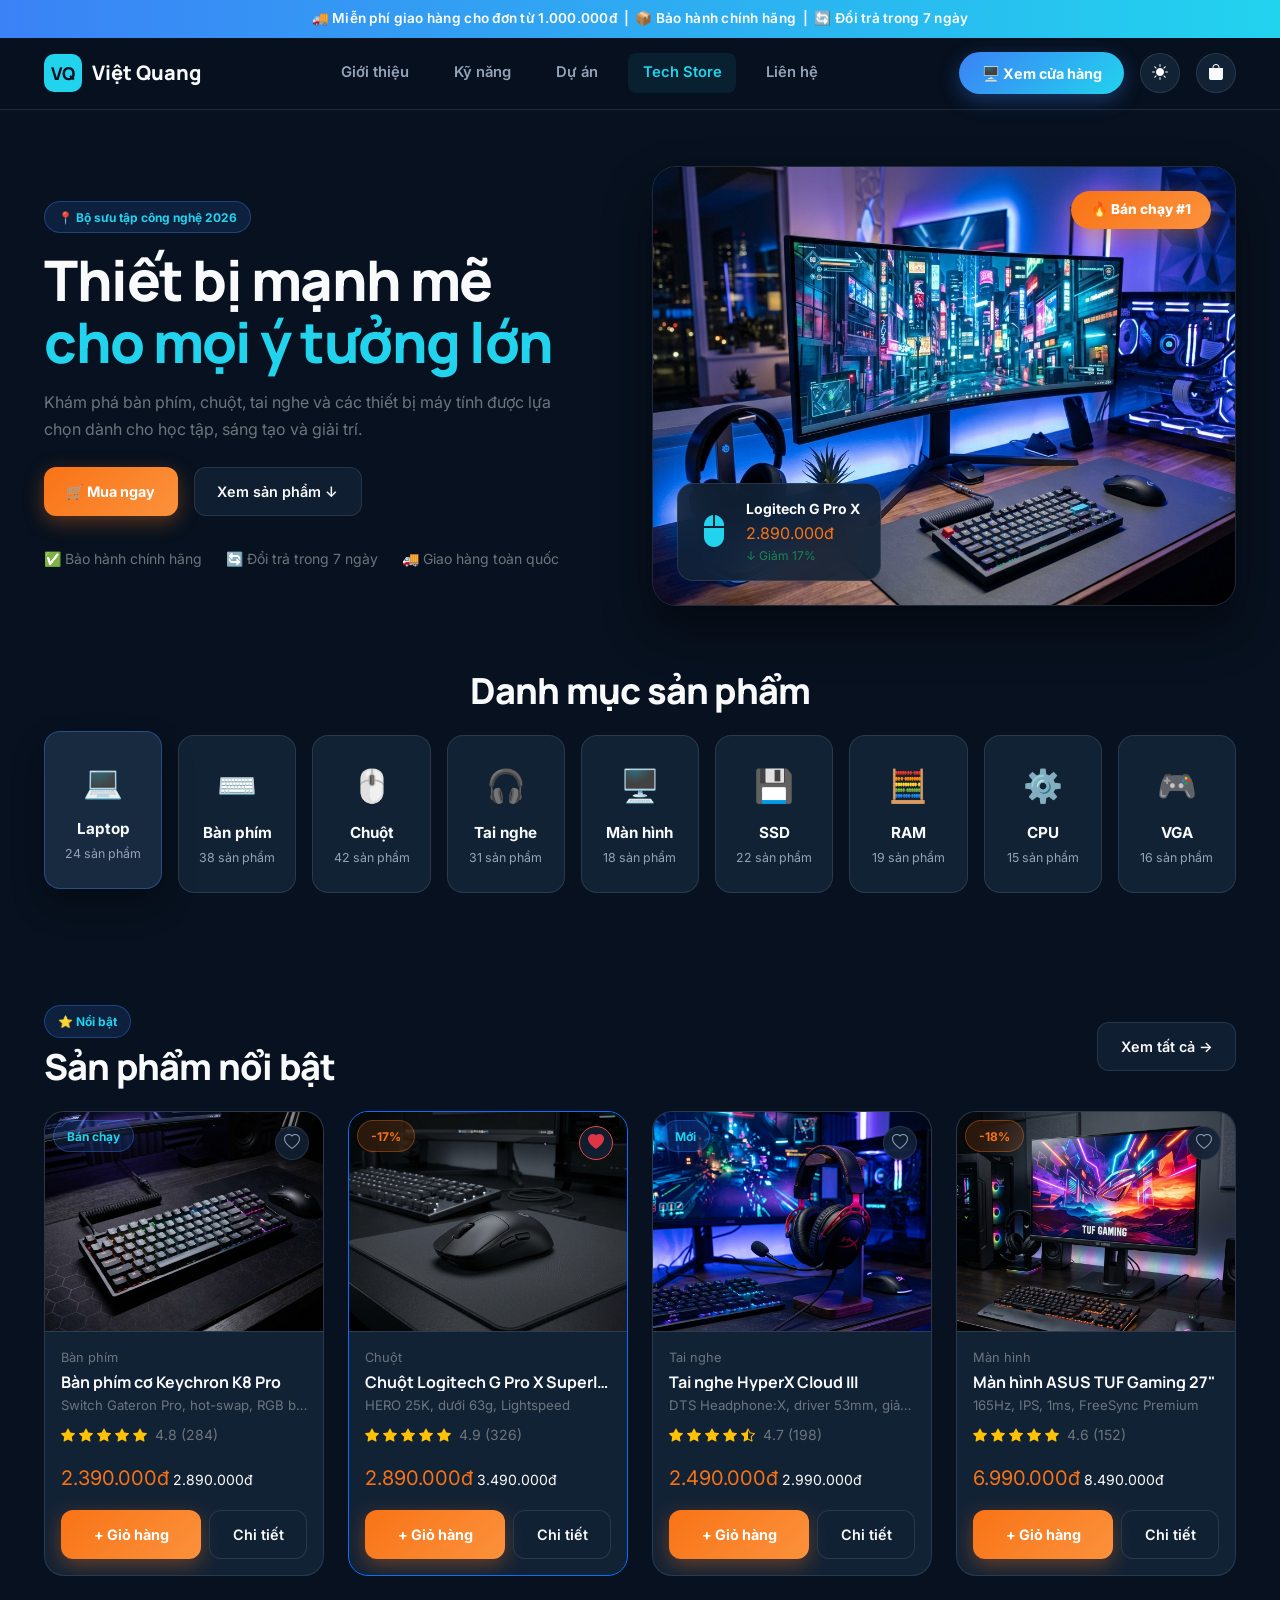
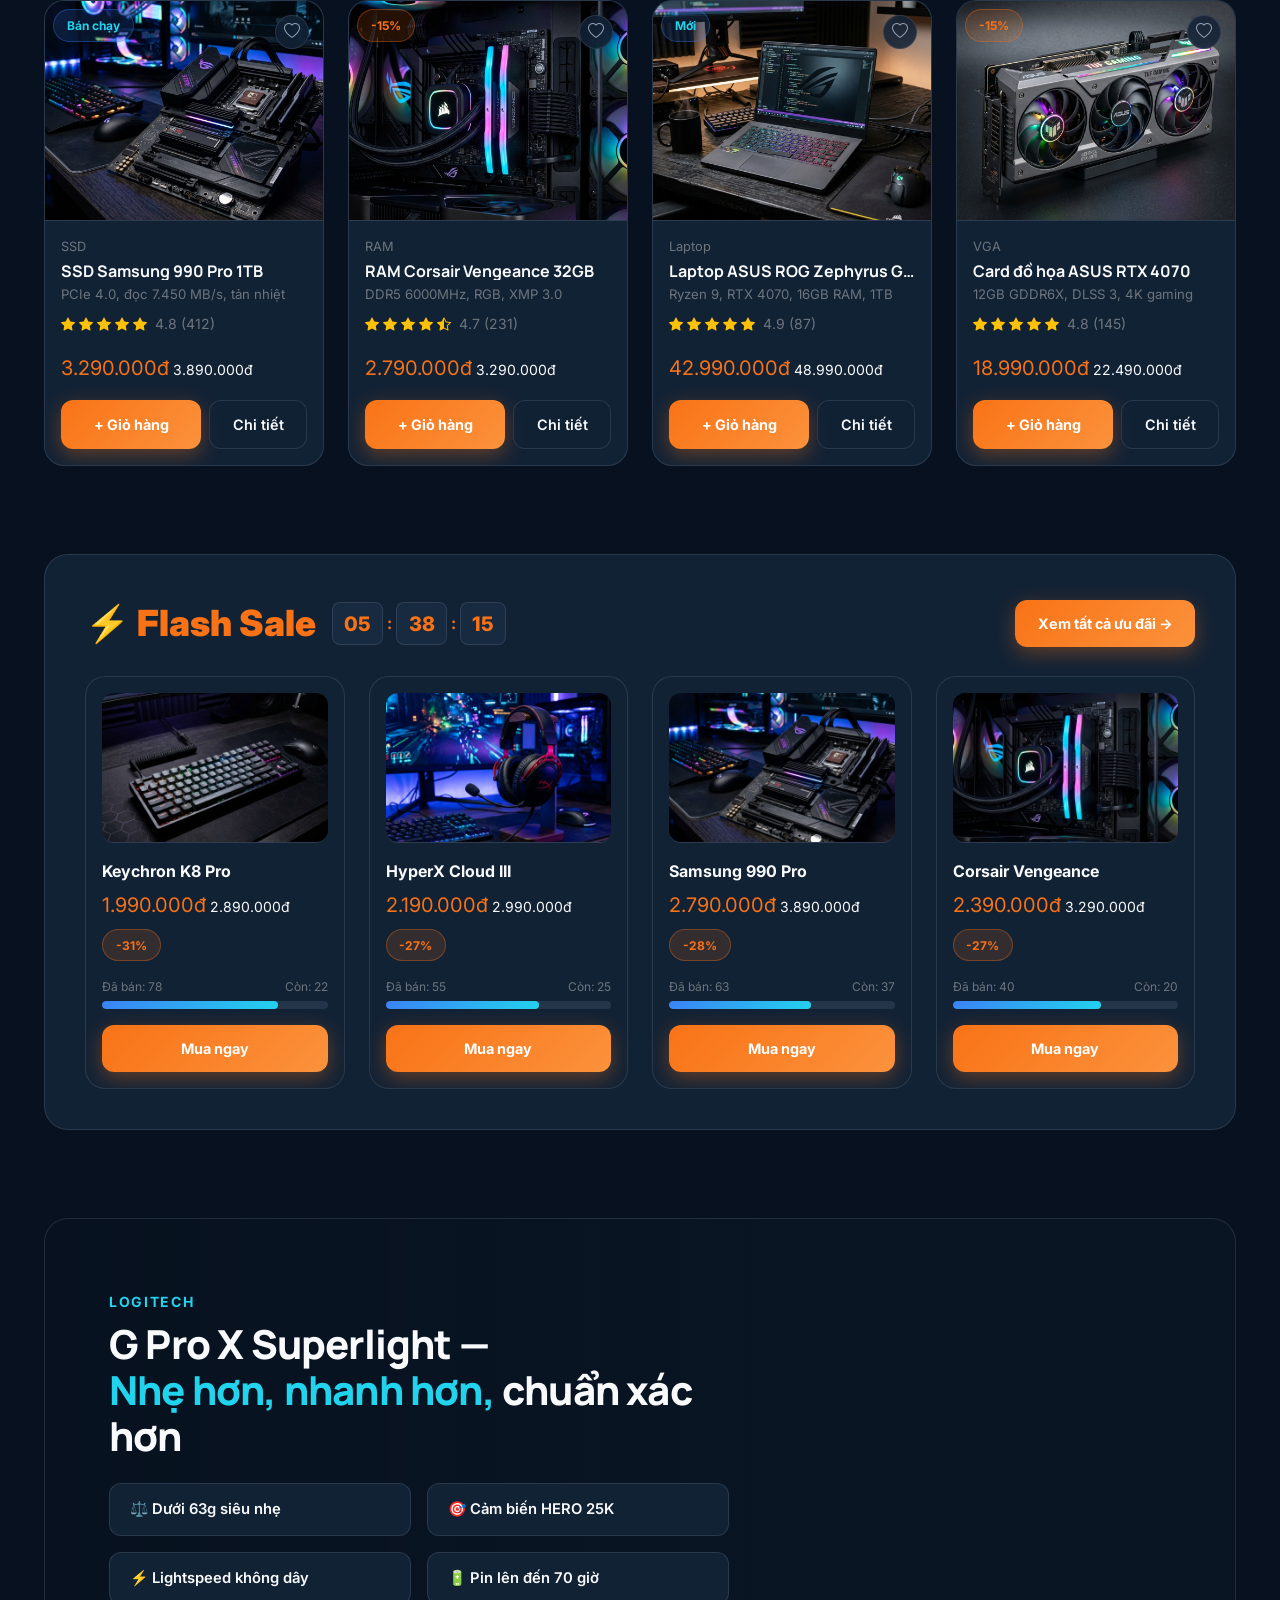
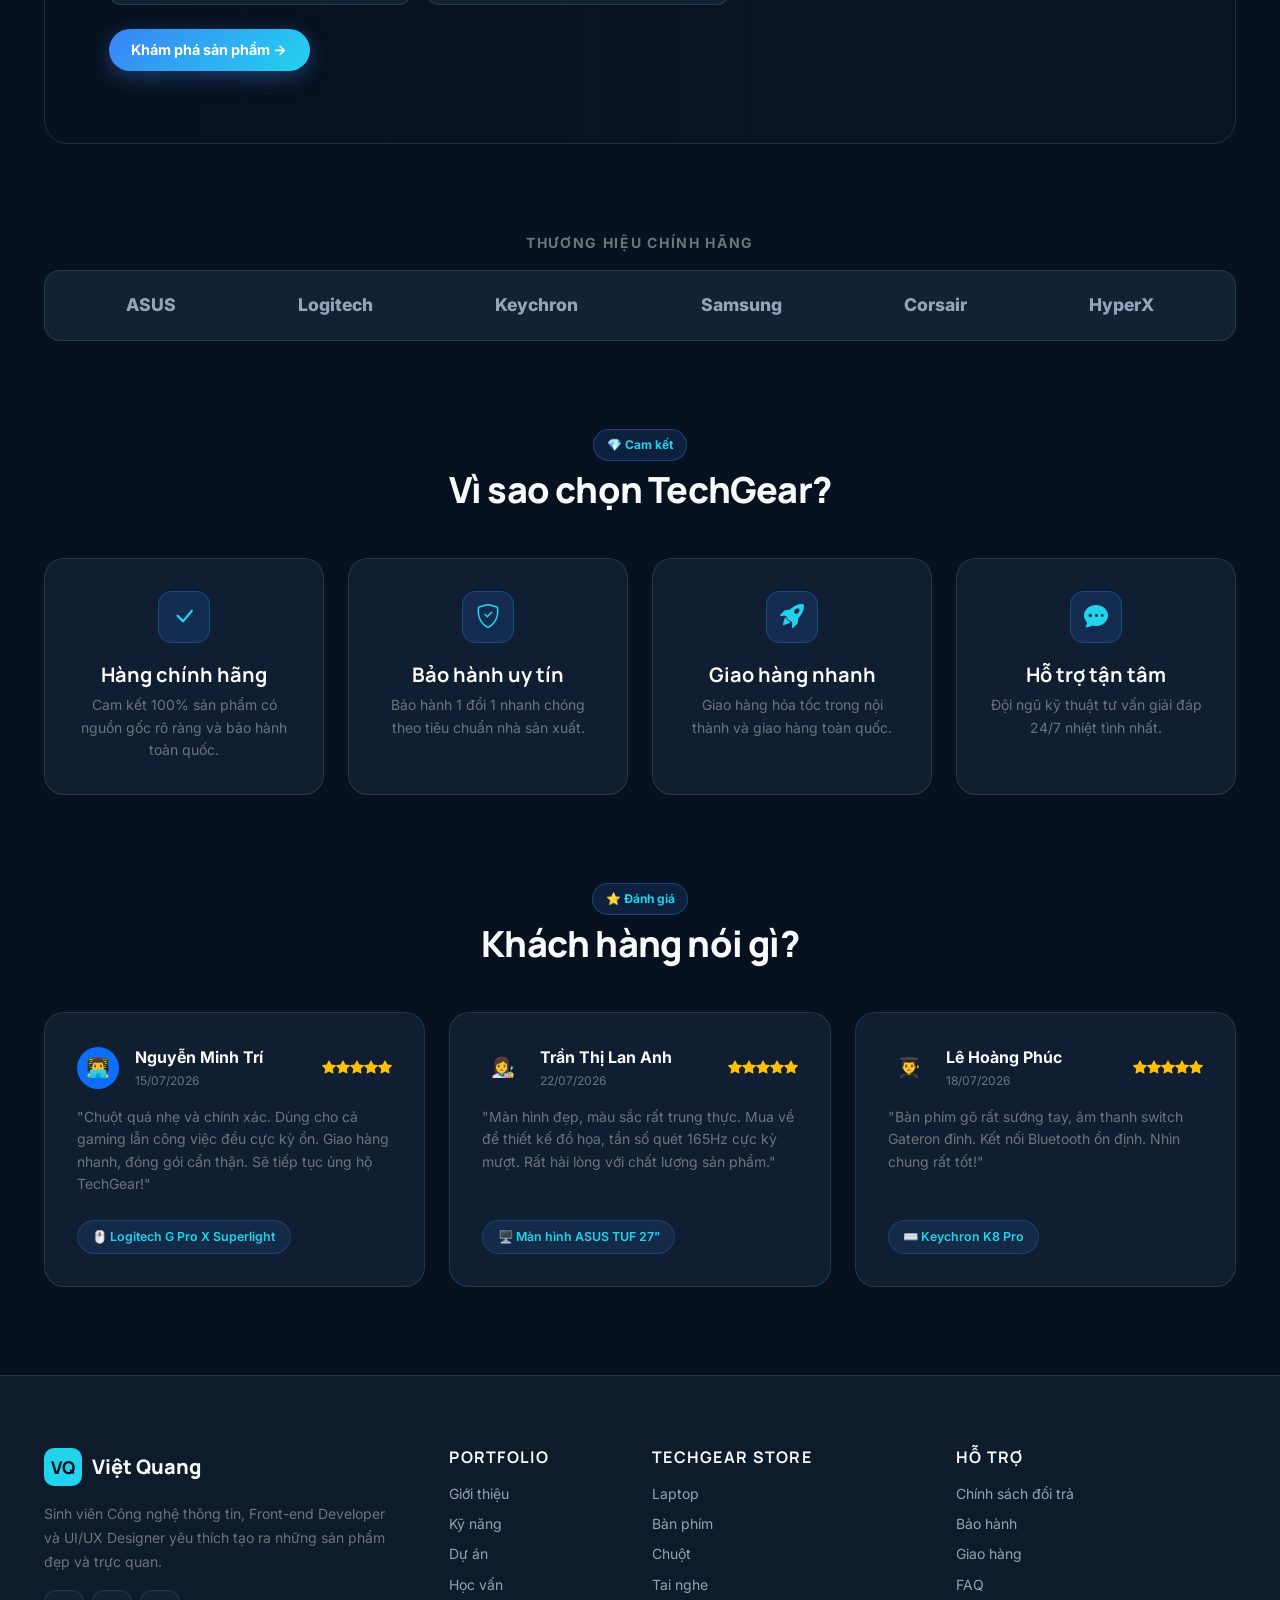
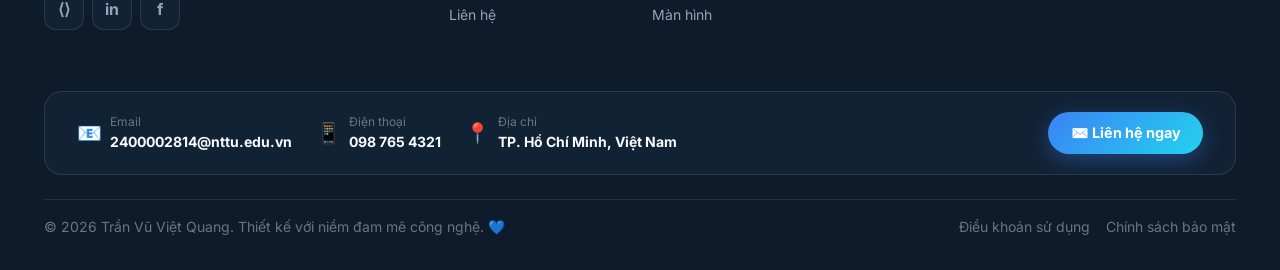
==== commit 6249d679: "Fix modal close button visibility and quantity hover/focus colors in Light Mode" ====
--- a/shop.html
+++ b/shop.html
@@ -867,7 +867,7 @@
             <span id="modalCategoryBadge" class="badge-blue-figma">Thiết bị</span>
             <h5 class="modal-title fw-bold mb-0 text-title" id="productModalLabel">Chi tiết sản phẩm</h5>
           </div>
-          <button type="button" class="btn-close btn-close-white" data-bs-dismiss="modal" aria-label="Close"></button>
+          <button type="button" class="btn-close modal-close-btn" data-bs-dismiss="modal" aria-label="Close"></button>
         </div>
         <div class="modal-body p-4">
           <div class="row g-4 align-items-center">
@@ -893,9 +893,9 @@
 
               <div class="d-flex align-items-center gap-3">
                 <div class="d-flex align-items-center border border-secondary border-opacity-50 rounded-3 overflow-hidden">
-                  <button class="btn btn-sm text-white px-3" onclick="let q=document.getElementById('modalQty'); if(q.value>1) q.value--;">-</button>
-                  <input type="number" id="modalQty" value="1" min="1" max="10" class="form-control form-control-sm text-center border-0 text-white bg-transparent" style="width: 45px; font-weight:700;">
-                  <button class="btn btn-sm text-white px-3" onclick="let q=document.getElementById('modalQty'); q.value++;">+</button>
+                  <button class="btn btn-sm modal-qty-btn px-3" onclick="let q=document.getElementById('modalQty'); if(q.value>1) q.value--;">-</button>
+                  <input type="number" id="modalQty" value="1" min="1" max="10" class="form-control form-control-sm text-center border-0 modal-qty-input bg-transparent" style="width: 45px; font-weight:700;">
+                  <button class="btn btn-sm modal-qty-btn px-3" onclick="let q=document.getElementById('modalQty'); q.value++;">+</button>
                 </div>
 
                 <button id="modalAddToCartBtn" class="btn-orange-figma flex-grow-1 py-2 fs-6">
--- a/css/style.css
+++ b/css/style.css
@@ -1169,3 +1169,90 @@
   transform: translateY(-3px);
   box-shadow: 0 12px 32px rgba(59, 130, 246, 0.55);
 }
+
+/* --------------------------------------------------------------------------
+   MODAL LIGHT THEME & QUANTITY CONTROLLER OVERRIDES
+   -------------------------------------------------------------------------- */
+.modal-close-btn {
+  filter: invert(1) grayscale(100%) brightness(200%) !important;
+  opacity: 0.8 !important;
+  transition: var(--transition) !important;
+}
+
+.modal-close-btn:hover {
+  opacity: 1 !important;
+}
+
+.modal-qty-btn {
+  color: var(--text-primary) !important;
+  font-weight: 700 !important;
+  transition: var(--transition) !important;
+}
+
+.modal-qty-btn:hover,
+.modal-qty-btn:focus {
+  background-color: rgba(148, 163, 184, 0.15) !important;
+  color: var(--text-primary) !important;
+  box-shadow: none !important;
+}
+
+.modal-qty-input {
+  color: var(--text-primary) !important;
+  font-weight: 800 !important;
+}
+
+.modal-qty-input:hover,
+.modal-qty-input:focus {
+  color: var(--text-primary) !important;
+  background-color: transparent !important;
+  box-shadow: none !important;
+  outline: none !important;
+}
+
+body.light-theme .modal-content {
+  background-color: #FFFFFF !important;
+  color: #0F172A !important;
+  border-color: rgba(0, 0, 0, 0.12) !important;
+  box-shadow: 0 20px 50px rgba(15, 23, 42, 0.15) !important;
+}
+
+body.light-theme .modal-title,
+body.light-theme #modalProductName {
+  color: #0F172A !important;
+}
+
+body.light-theme #modalDescription,
+body.light-theme #modalRating {
+  color: #64748B !important;
+}
+
+body.light-theme .modal-qty-btn {
+  color: #0F172A !important;
+}
+
+body.light-theme .modal-qty-btn:hover,
+body.light-theme .modal-qty-btn:focus {
+  background-color: rgba(15, 23, 42, 0.08) !important;
+  color: #0F172A !important;
+}
+
+body.light-theme .modal-qty-input {
+  color: #0F172A !important;
+  background-color: transparent !important;
+}
+
+body.light-theme .modal-qty-input:hover,
+body.light-theme .modal-qty-input:focus {
+  color: #0F172A !important;
+  background-color: transparent !important;
+  box-shadow: none !important;
+}
+
+body.light-theme .modal-close-btn {
+  filter: none !important;
+  opacity: 0.7 !important;
+}
+
+body.light-theme .modal-close-btn:hover {
+  opacity: 1 !important;
+}
--- a/css/responsive.css
+++ b/css/responsive.css
@@ -131,7 +131,70 @@
   h2 { font-size: 1.5rem; }
 
   .container-custom {
-    padding: 0 1rem;
+    padding: 0 0.85rem;
+  }
+
+  /* Header Clean Mobile Layout */
+  .btn-header-store {
+    display: none !important; /* Hide extra store button on mobile header to keep it clean */
+  }
+
+  .top-bar-announcement {
+    font-size: 0.725rem !important;
+    padding: 0.35rem 0.5rem !important;
+    text-align: center !important;
+    line-height: 1.35 !important;
+  }
+
+  /* Product Card Buttons Stacked Vertically on Mobile */
+  .product-card-figma .d-flex.gap-2 {
+    flex-direction: column !important;
+    gap: 0.35rem !important;
+  }
+
+  .product-card-figma .btn-orange-figma,
+  .product-card-figma .btn-secondary-figma {
+    width: 100% !important;
+    padding: 0.45rem 0.25rem !important;
+    font-size: 0.775rem !important;
+    text-align: center !important;
+    justify-content: center !important;
+  }
+
+  .product-card-figma {
+    padding: 0.75rem !important;
+  }
+
+  .product-img-box-figma {
+    height: 140px !important;
+  }
+
+  /* Category Grid Bar Horizontal Scroll on Mobile */
+  .category-grid-figma {
+    display: flex !important;
+    grid-template-columns: none !important;
+    overflow-x: auto !important;
+    white-space: nowrap !important;
+    padding-bottom: 0.5rem !important;
+    gap: 0.6rem !important;
+    -webkit-overflow-scrolling: touch;
+  }
+
+  .category-card-figma {
+    min-width: 95px !important;
+    flex-shrink: 0 !important;
+    padding: 0.6rem 0.5rem !important;
+  }
+
+  /* Flash Sale Section Mobile Optimization */
+  .flash-sale-title {
+    font-size: 1.35rem !important;
+  }
+
+  .countdown-box-figma {
+    width: 32px !important;
+    height: 32px !important;
+    font-size: 0.85rem !important;
   }
 
   .btn-custom {
@@ -166,6 +229,14 @@
   h2 { font-size: 1.35rem; }
   
   .card-glass {
-    padding: 1.25rem;
-  }
-}
+    padding: 1.1rem;
+  }
+
+  .product-card-figma h4 {
+    font-size: 0.825rem !important;
+  }
+
+  .price-current {
+    font-size: 1rem !important;
+  }
+}
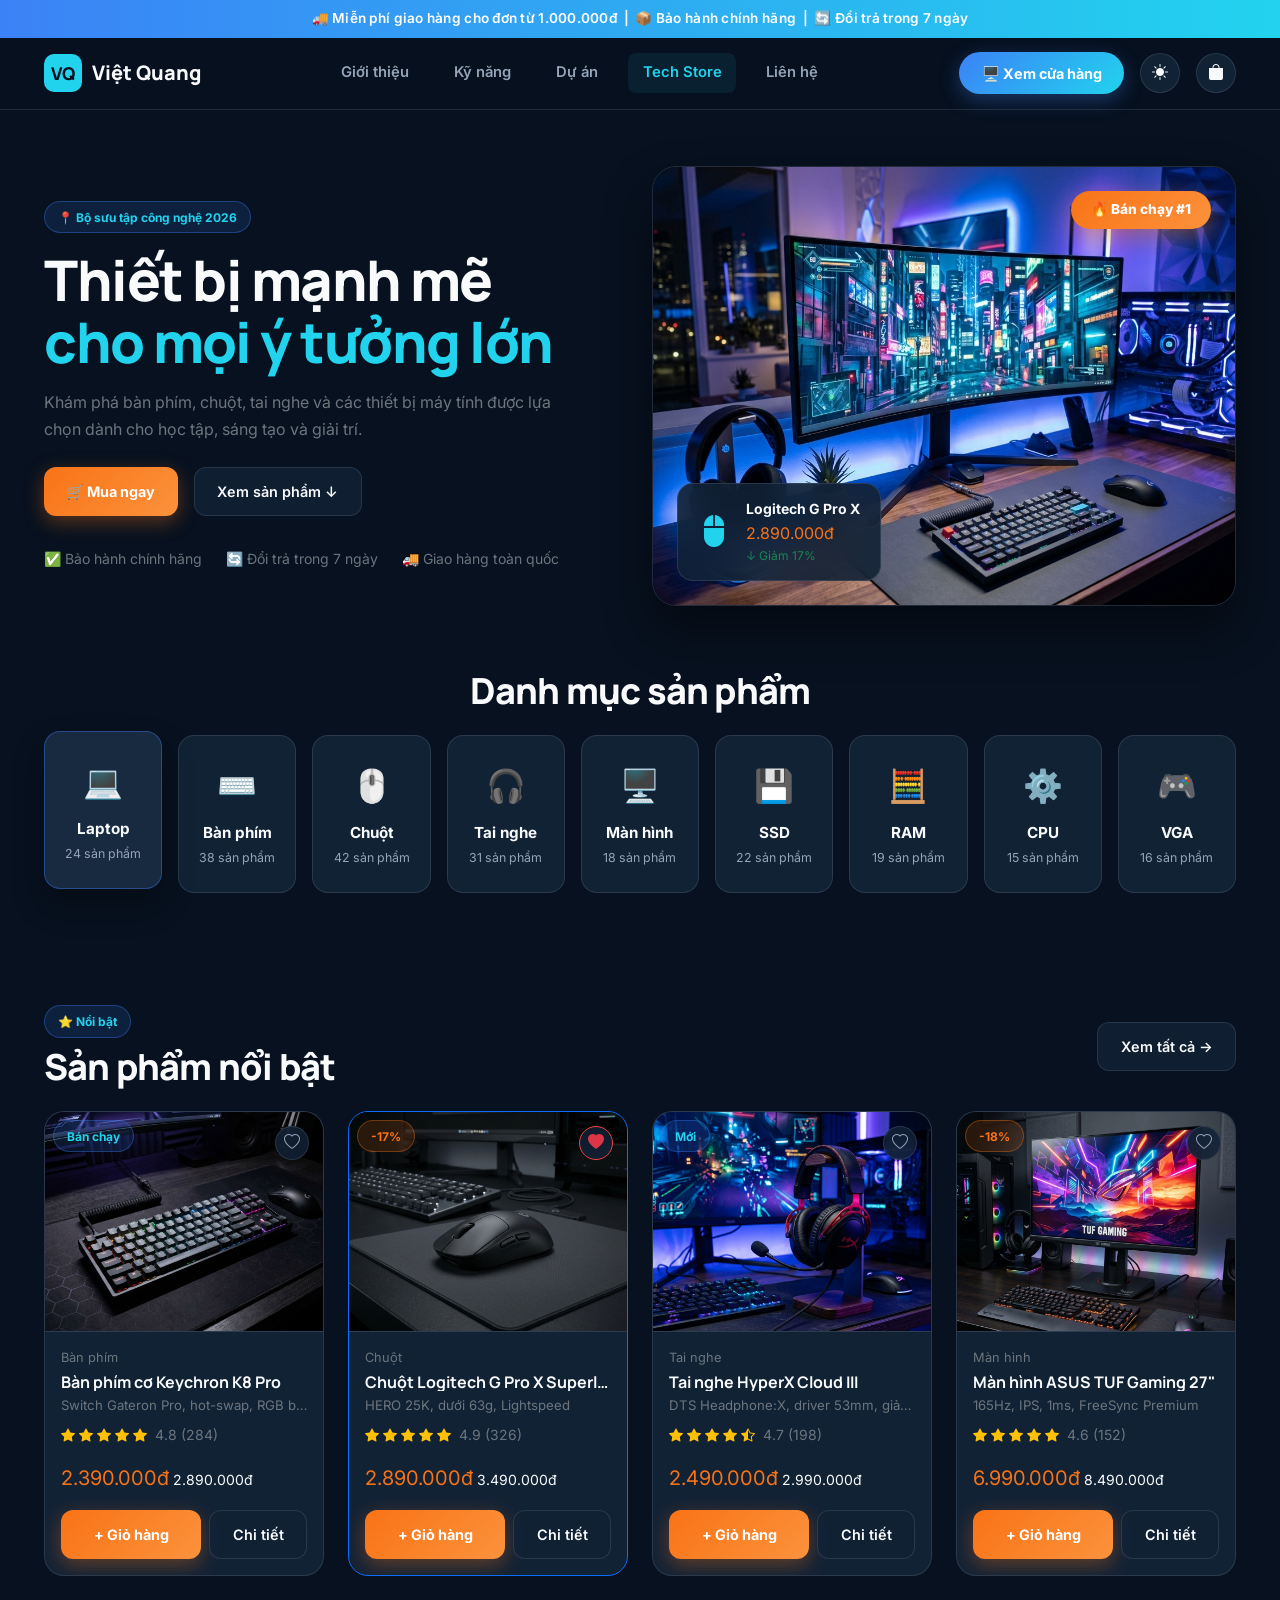
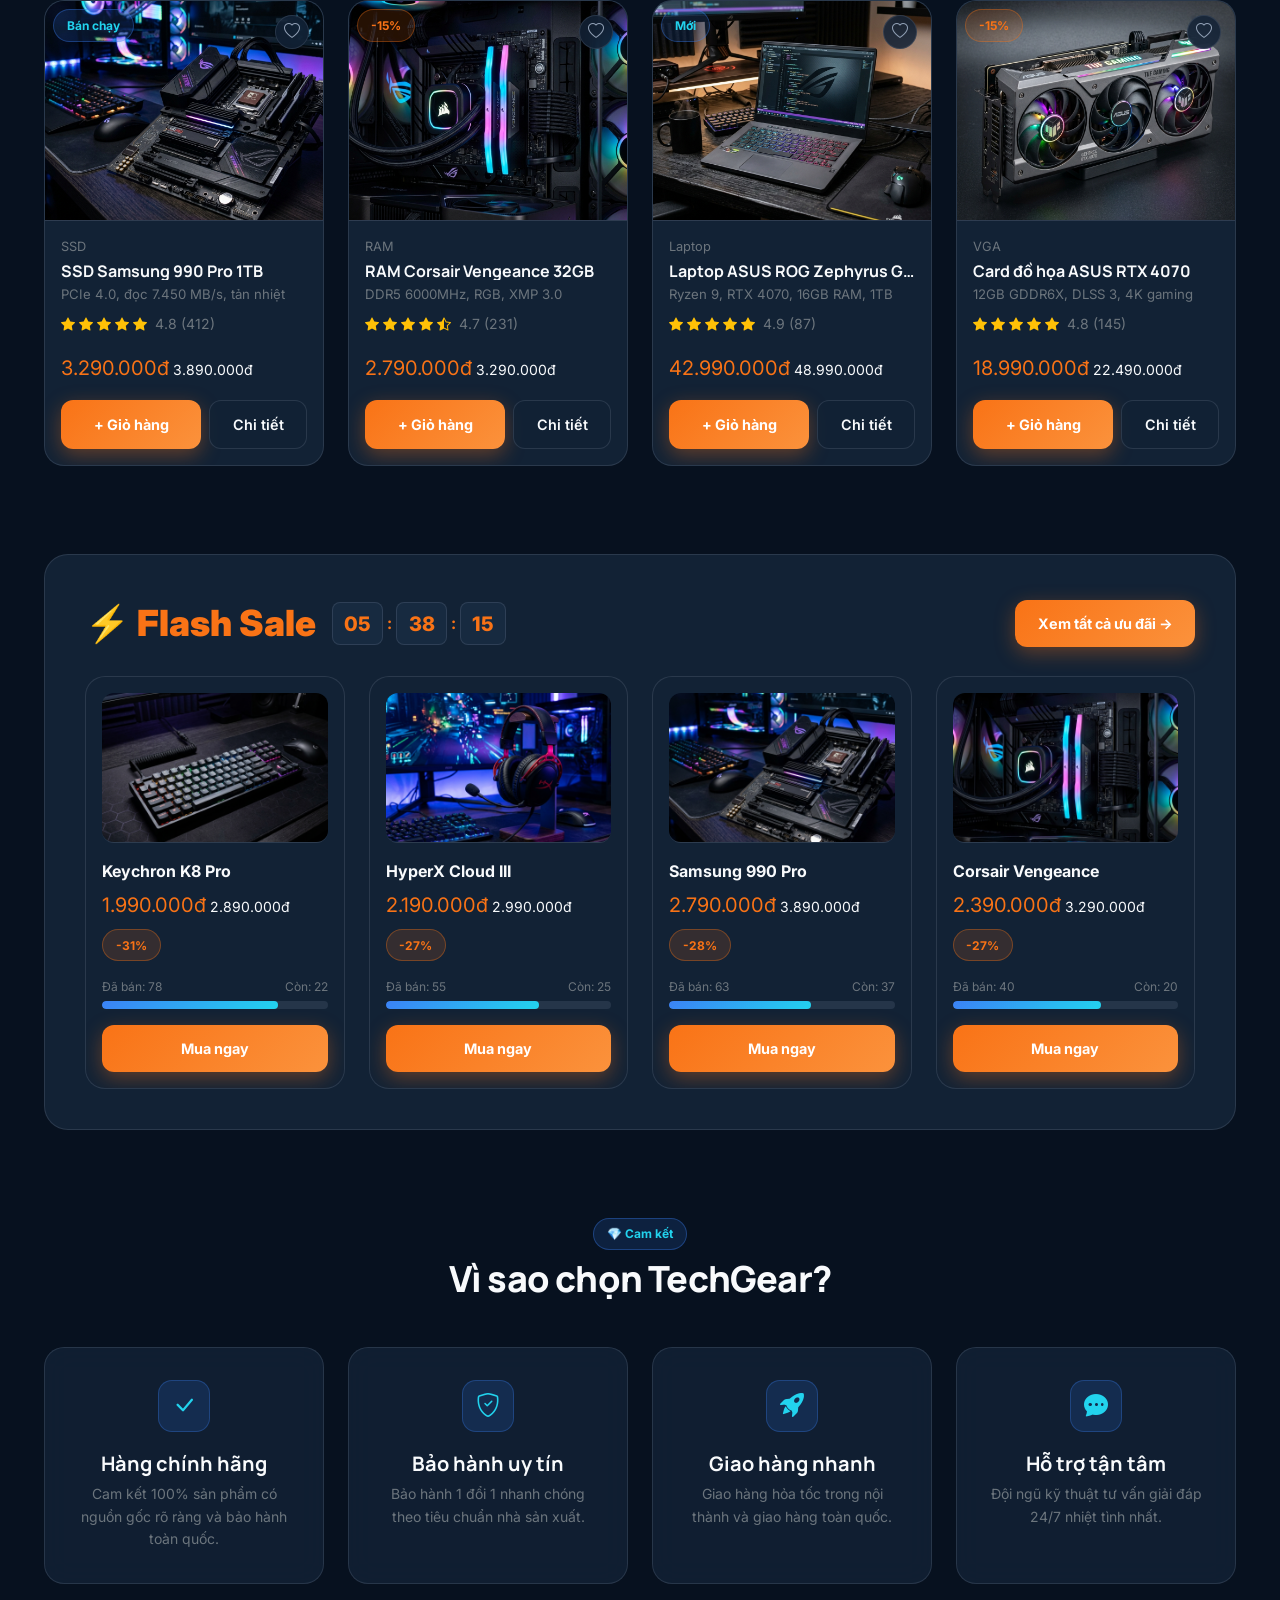
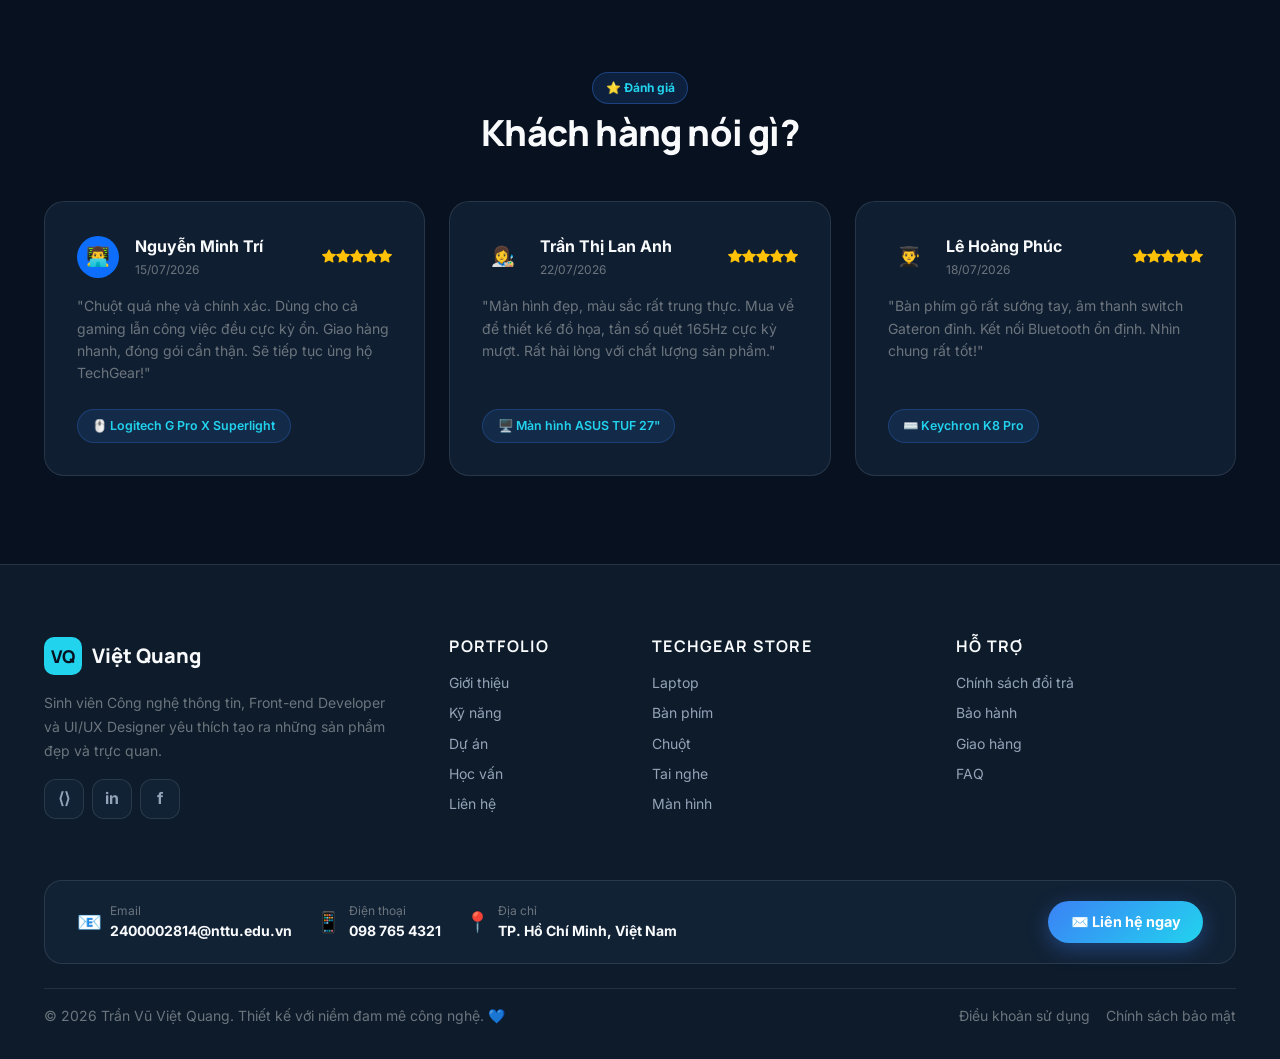
==== commit 9acd4662: "Remove Spotlight Banner and Brand logos row to make TechStore compact and streamlined" ====
--- a/shop.html
+++ b/shop.html
@@ -592,54 +592,7 @@
     </div>
   </section>
 
-  <!-- 7. SPOTLIGHT BANNER SECTION (Exact Figma Screenshot New 1) -->
-  <section class="section-padding pt-0">
-    <div class="container-custom">
-      <div class="spotlight-banner-figma">
-        <div class="spotlight-content" style="max-width: 620px;">
-          <div class="text-cyan small fw-bold mb-2" style="letter-spacing: 0.12em;">LOGITECH</div>
-          <h2 class="fs-1 fw-extrabold text-title mb-4" style="line-height: 1.15;">
-            G Pro X Superlight — <br>
-            <span class="text-cyan">Nhẹ hơn, nhanh hơn,</span> chuẩn xác hơn
-          </h2>
-          
-          <div class="row g-3 mb-4">
-            <div class="col-6">
-              <div class="feature-pill-figma">⚖️ Dưới 63g siêu nhẹ</div>
-            </div>
-            <div class="col-6">
-              <div class="feature-pill-figma">🎯 Cảm biến HERO 25K</div>
-            </div>
-            <div class="col-6">
-              <div class="feature-pill-figma">⚡ Lightspeed không dây</div>
-            </div>
-            <div class="col-6">
-              <div class="feature-pill-figma">🔋 Pin lên đến 70 giờ</div>
-            </div>
-          </div>
-
-          <a href="product.html" class="btn-header-store py-3 px-4 fs-6">
-            Khám phá sản phẩm →
-          </a>
-        </div>
-      </div>
-    </div>
-  </section>
-
-  <!-- 8. BRAND LOGOS ROW (Exact Figma Screenshot New 2) -->
-  <section class="section-padding pt-0">
-    <div class="container-custom text-center">
-      <div class="text-secondary small fw-bold mb-3" style="letter-spacing: 0.12em;">THƯƠNG HIỆU CHÍNH HÃNG</div>
-      <div class="brands-bar-figma">
-        <div>ASUS</div>
-        <div>Logitech</div>
-        <div>Keychron</div>
-        <div>Samsung</div>
-        <div>Corsair</div>
-        <div>HyperX</div>
-      </div>
-    </div>
-  </section>
+
 
   <!-- 9. WHY CHOOSE TECHGEAR (Exact Figma Screenshot New 2) -->
   <section class="section-padding pt-0">
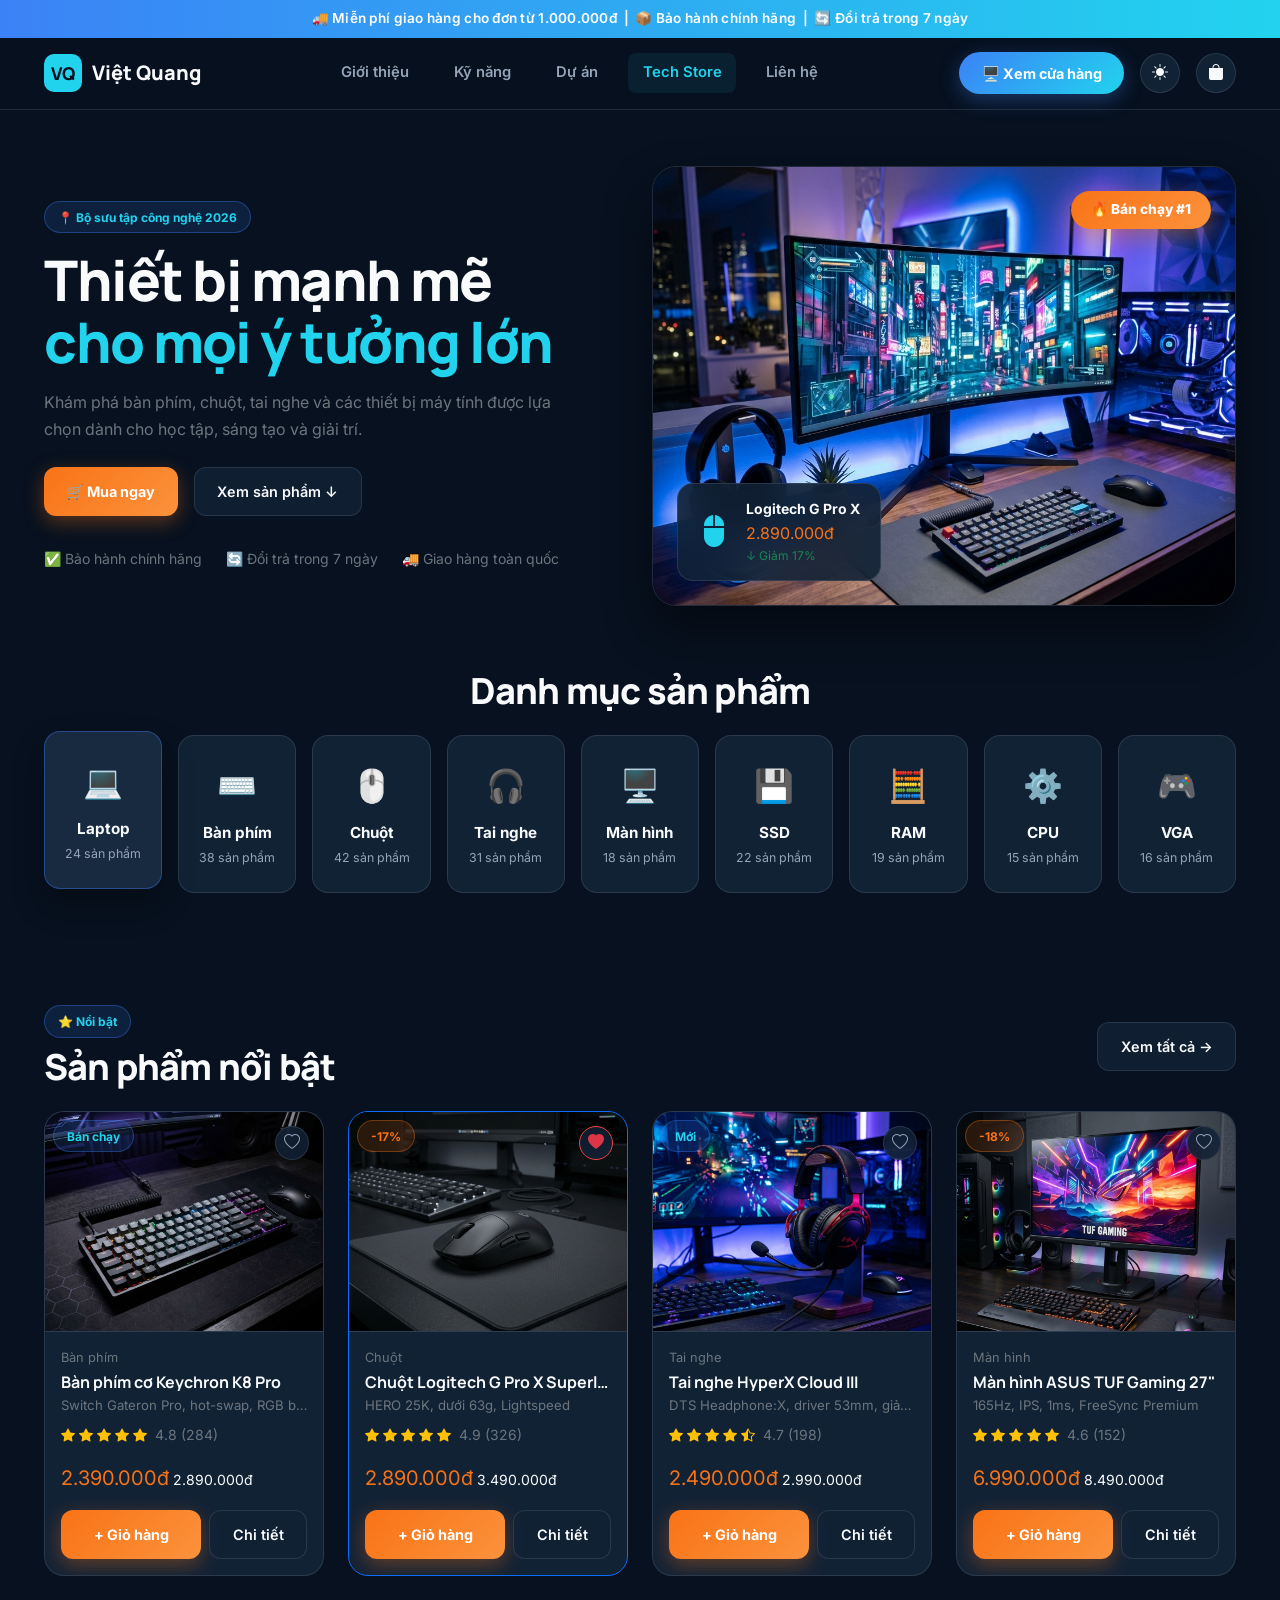
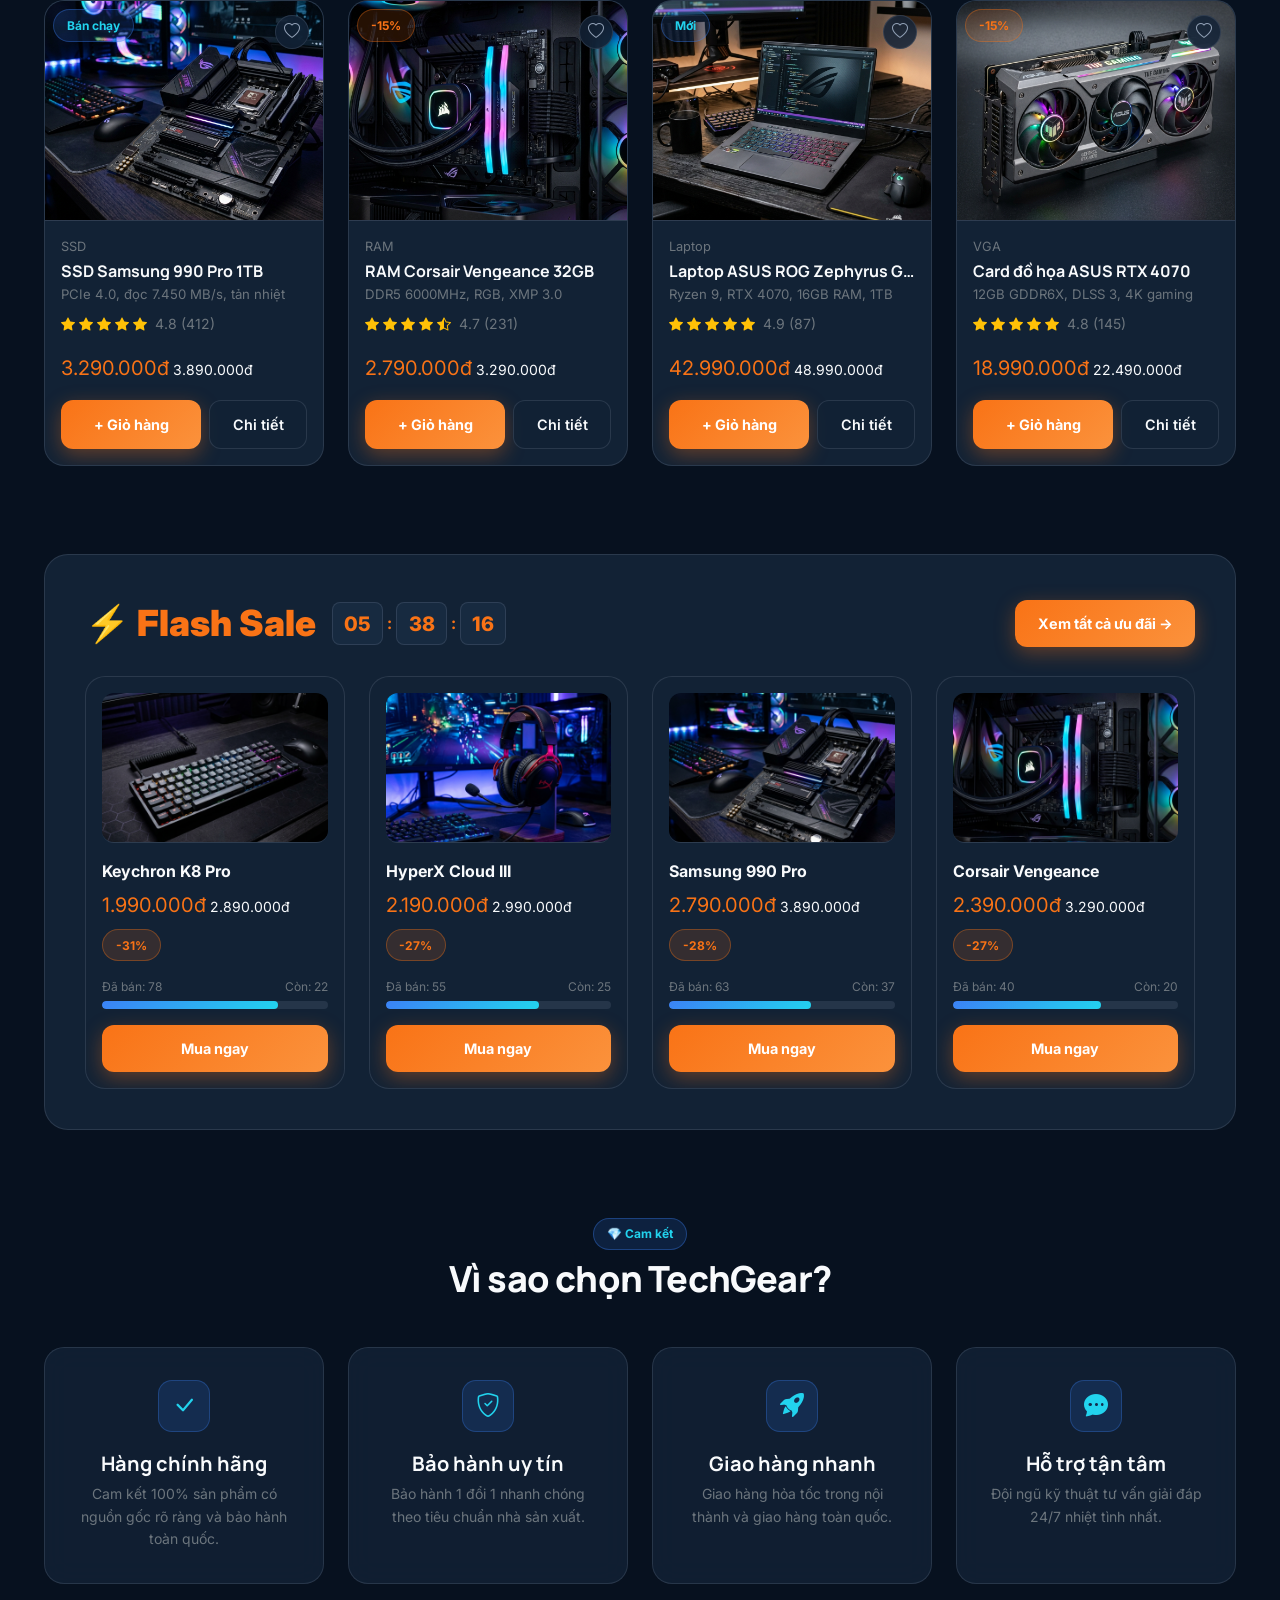
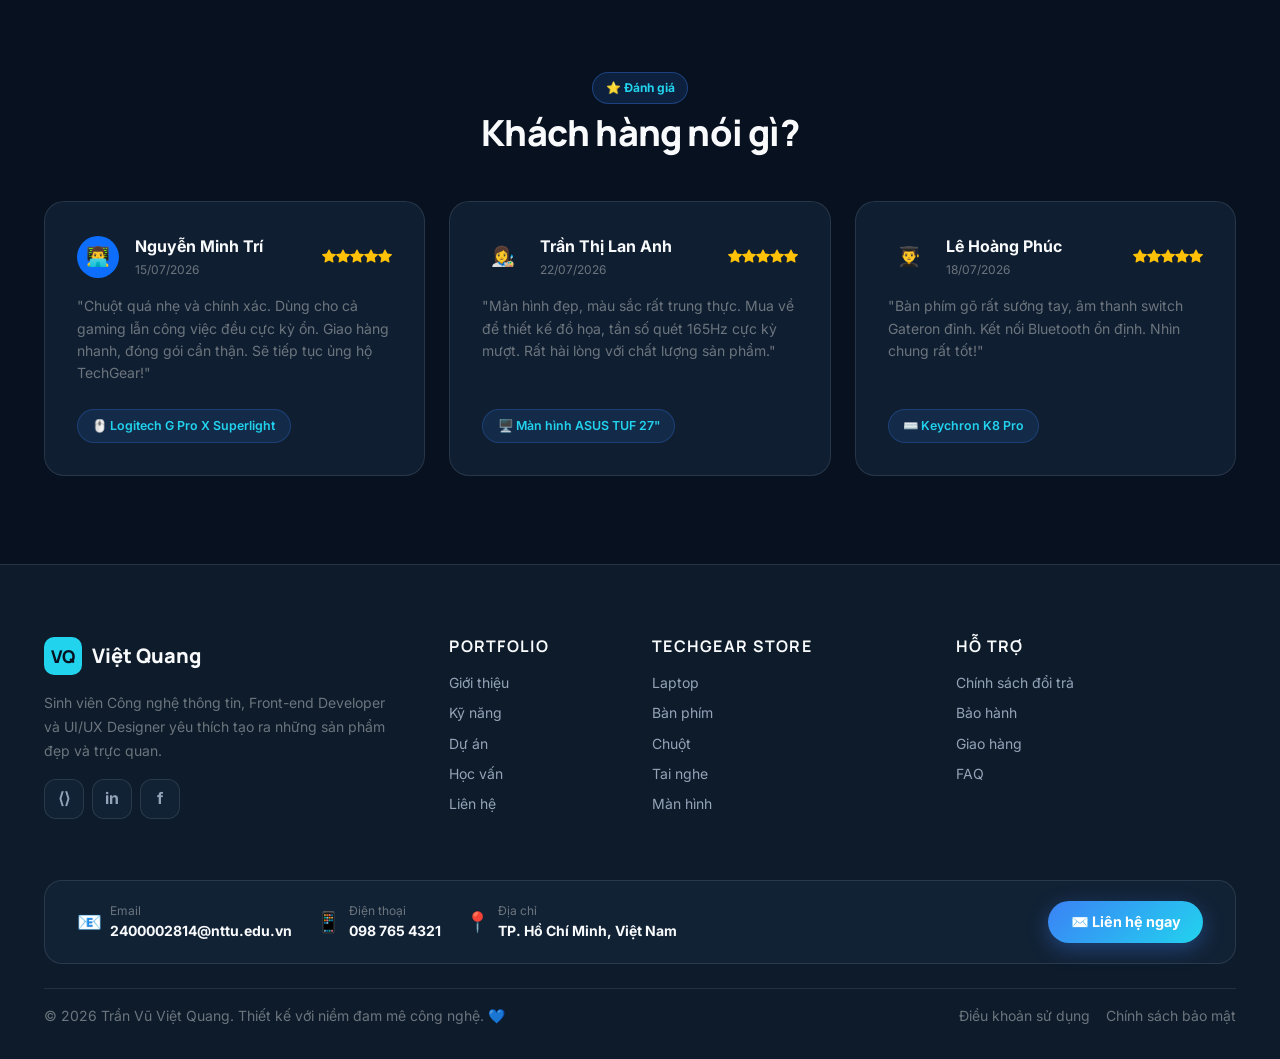
==== commit a1253025: "Redesign modal quantity stepper and add-to-cart button layout for mobile screens" ====
--- a/shop.html
+++ b/shop.html
@@ -844,8 +844,8 @@
                 Sản phẩm công nghệ cao cấp chính hãng, thiết kế tối ưu hiệu năng và trải nghiệm người dùng.
               </p>
 
-              <div class="d-flex align-items-center gap-3">
-                <div class="d-flex align-items-center border border-secondary border-opacity-50 rounded-3 overflow-hidden">
+              <div class="d-flex align-items-center gap-3 modal-action-group">
+                <div class="modal-qty-container d-flex align-items-center border border-secondary border-opacity-50 rounded-3 overflow-hidden">
                   <button class="btn btn-sm modal-qty-btn px-3" onclick="let q=document.getElementById('modalQty'); if(q.value>1) q.value--;">-</button>
                   <input type="number" id="modalQty" value="1" min="1" max="10" class="form-control form-control-sm text-center border-0 modal-qty-input bg-transparent" style="width: 45px; font-weight:700;">
                   <button class="btn btn-sm modal-qty-btn px-3" onclick="let q=document.getElementById('modalQty'); q.value++;">+</button>
--- a/css/responsive.css
+++ b/css/responsive.css
@@ -187,14 +187,92 @@
   }
 
   /* Flash Sale Section Mobile Optimization */
+  .flash-sale-box-figma {
+    padding: 1rem !important;
+  }
+
   .flash-sale-title {
-    font-size: 1.35rem !important;
+    font-size: 1.3rem !important;
+    white-space: nowrap !important;
   }
 
   .countdown-box-figma {
-    width: 32px !important;
-    height: 32px !important;
-    font-size: 0.85rem !important;
+    width: 28px !important;
+    height: 28px !important;
+    font-size: 0.8rem !important;
+    padding: 0 !important;
+    display: inline-flex !important;
+    align-items: center !important;
+    justify-content: center !important;
+  }
+
+  .flash-sale-box-figma .product-card-figma {
+    padding: 0.65rem !important;
+  }
+
+  .flash-sale-box-figma .product-img-box-figma {
+    height: 125px !important;
+  }
+
+  .flash-sale-box-figma .product-card-figma h4 {
+    font-size: 0.825rem !important;
+    line-height: 1.25 !important;
+    min-height: 2.1rem !important;
+    display: -webkit-box !important;
+    -webkit-line-clamp: 2 !important;
+    -webkit-box-orient: vertical !important;
+    overflow: hidden !important;
+    white-space: normal !important;
+    margin-bottom: 0.35rem !important;
+  }
+
+  .flash-sale-box-figma .price-current {
+    font-size: 0.925rem !important;
+    font-weight: 800 !important;
+    letter-spacing: -0.02em !important;
+  }
+
+  .flash-sale-box-figma .price-old {
+    font-size: 0.725rem !important;
+  }
+
+  .flash-sale-box-figma .badge-orange-figma {
+    font-size: 0.7rem !important;
+    padding: 0.15rem 0.4rem !important;
+  }
+
+  .flash-sale-box-figma .btn-orange-figma {
+    font-size: 0.775rem !important;
+    padding: 0.4rem 0.25rem !important;
+  }
+
+  /* Modal Action Group & Quantity Stepper Mobile Optimization */
+  .modal-action-group {
+    flex-direction: column !important;
+    align-items: stretch !important;
+    gap: 0.75rem !important;
+  }
+
+  .modal-qty-container {
+    width: 100% !important;
+    justify-content: space-between !important;
+    padding: 0.25rem 0.5rem !important;
+  }
+
+  .modal-qty-container .modal-qty-btn {
+    padding: 0.4rem 1.25rem !important;
+    font-size: 1.2rem !important;
+  }
+
+  .modal-qty-container input {
+    width: 65px !important;
+    font-size: 1.05rem !important;
+  }
+
+  #modalAddToCartBtn {
+    width: 100% !important;
+    padding: 0.75rem 1rem !important;
+    font-size: 0.95rem !important;
   }
 
   .btn-custom {
@@ -233,10 +311,10 @@
   }
 
   .product-card-figma h4 {
-    font-size: 0.825rem !important;
+    font-size: 0.8rem !important;
   }
 
   .price-current {
-    font-size: 1rem !important;
-  }
-}
+    font-size: 0.875rem !important;
+  }
+}
